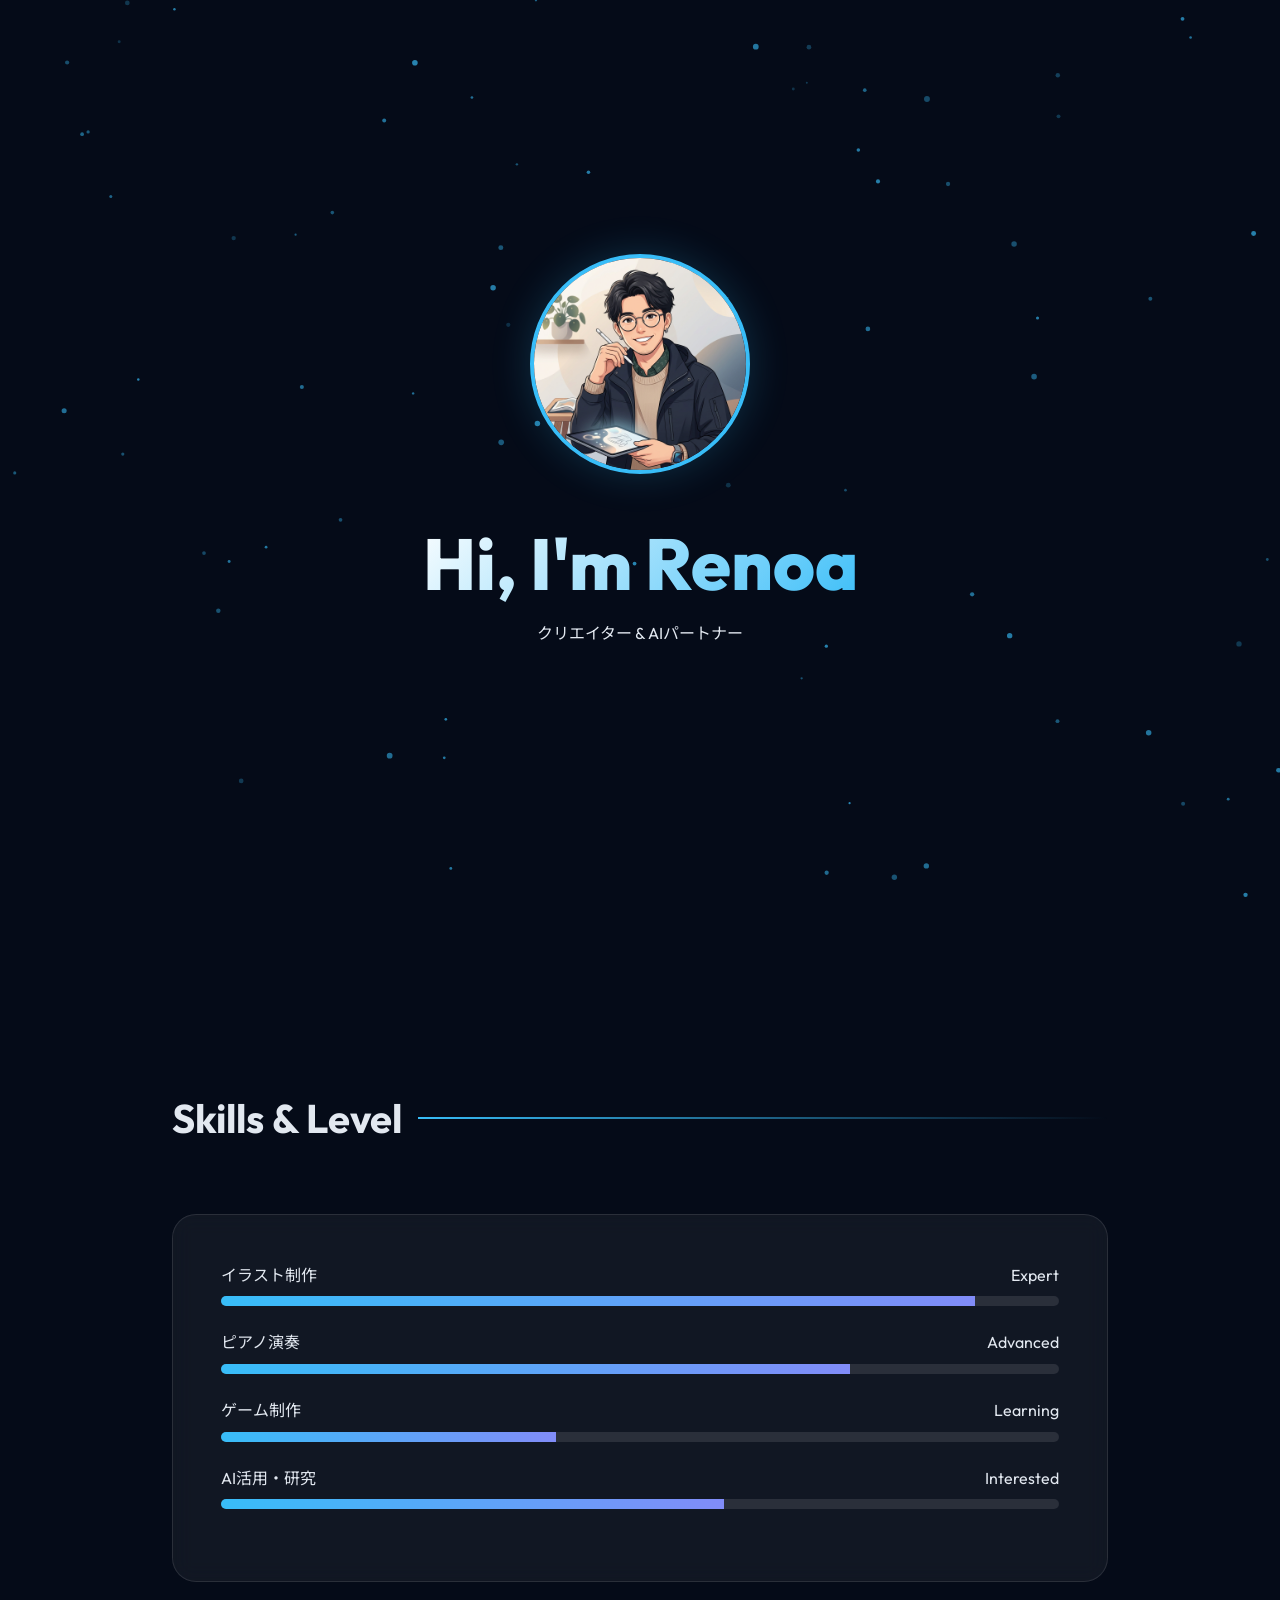
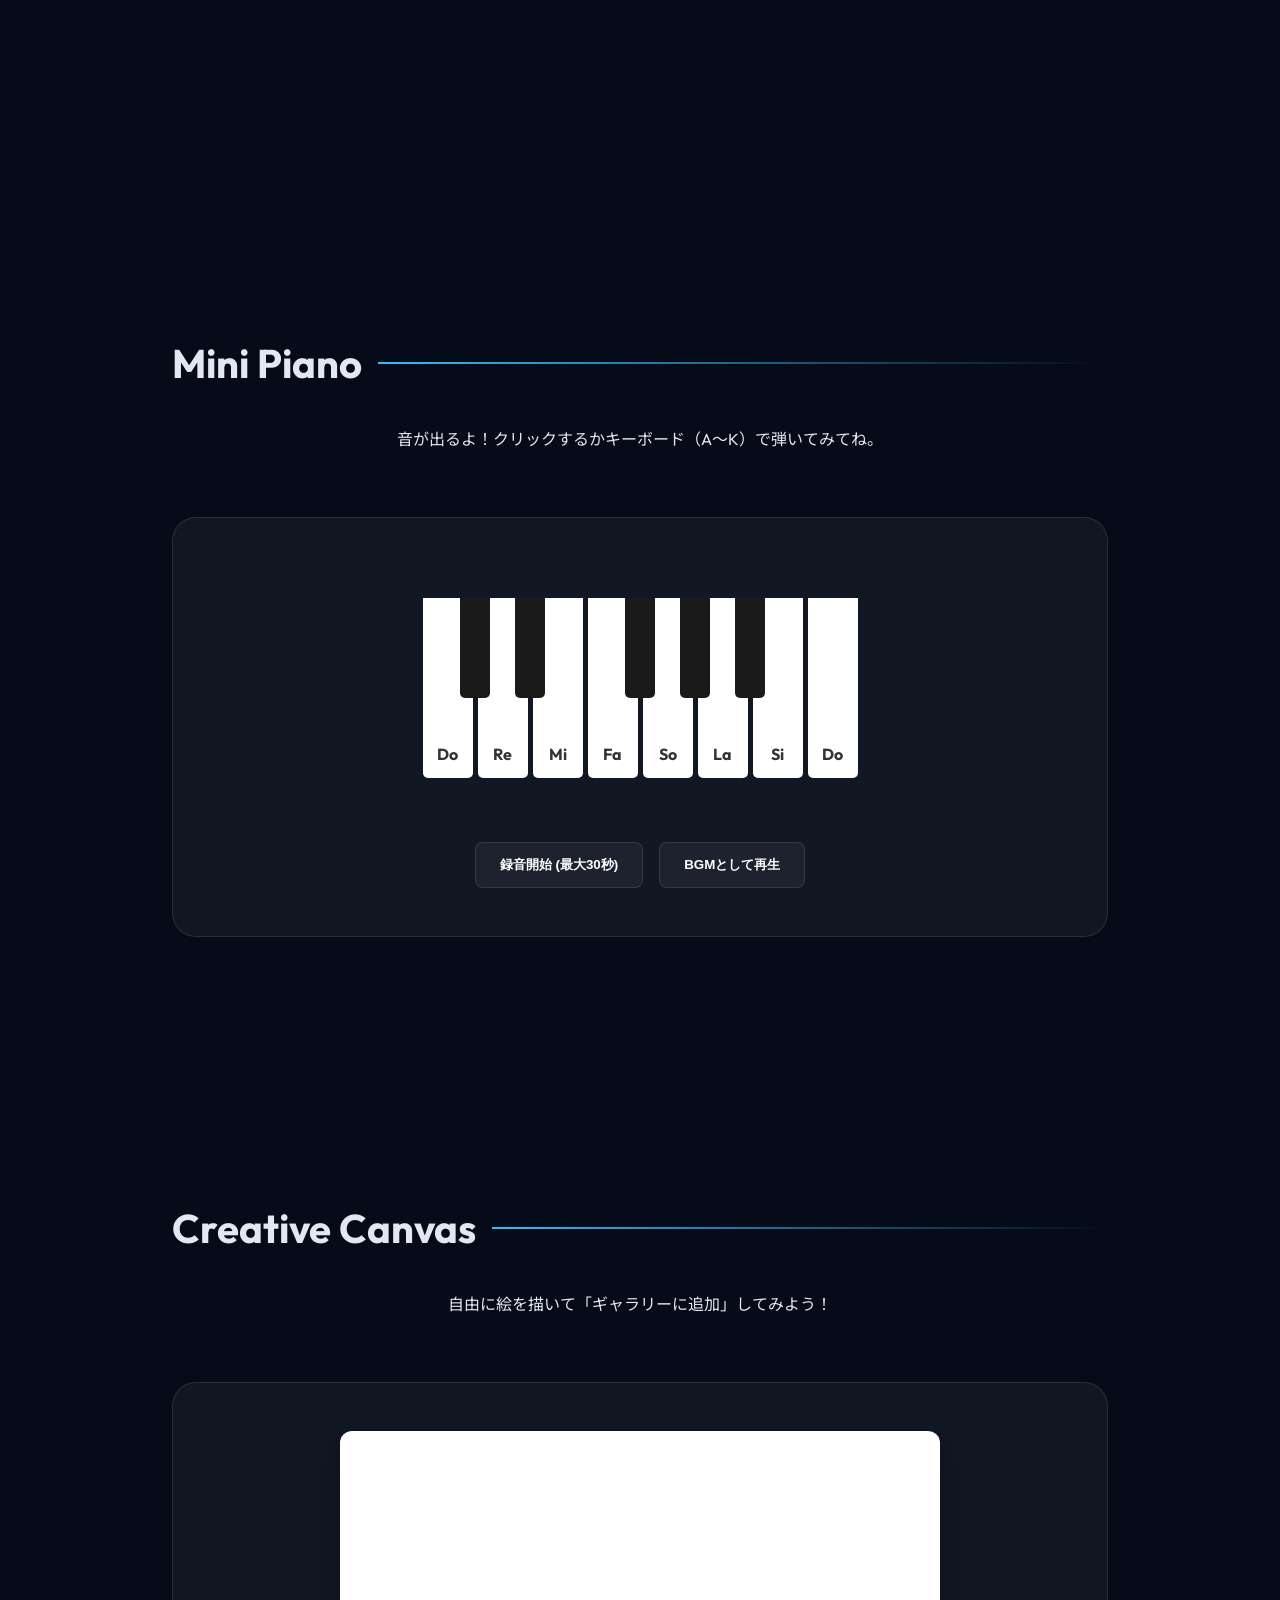
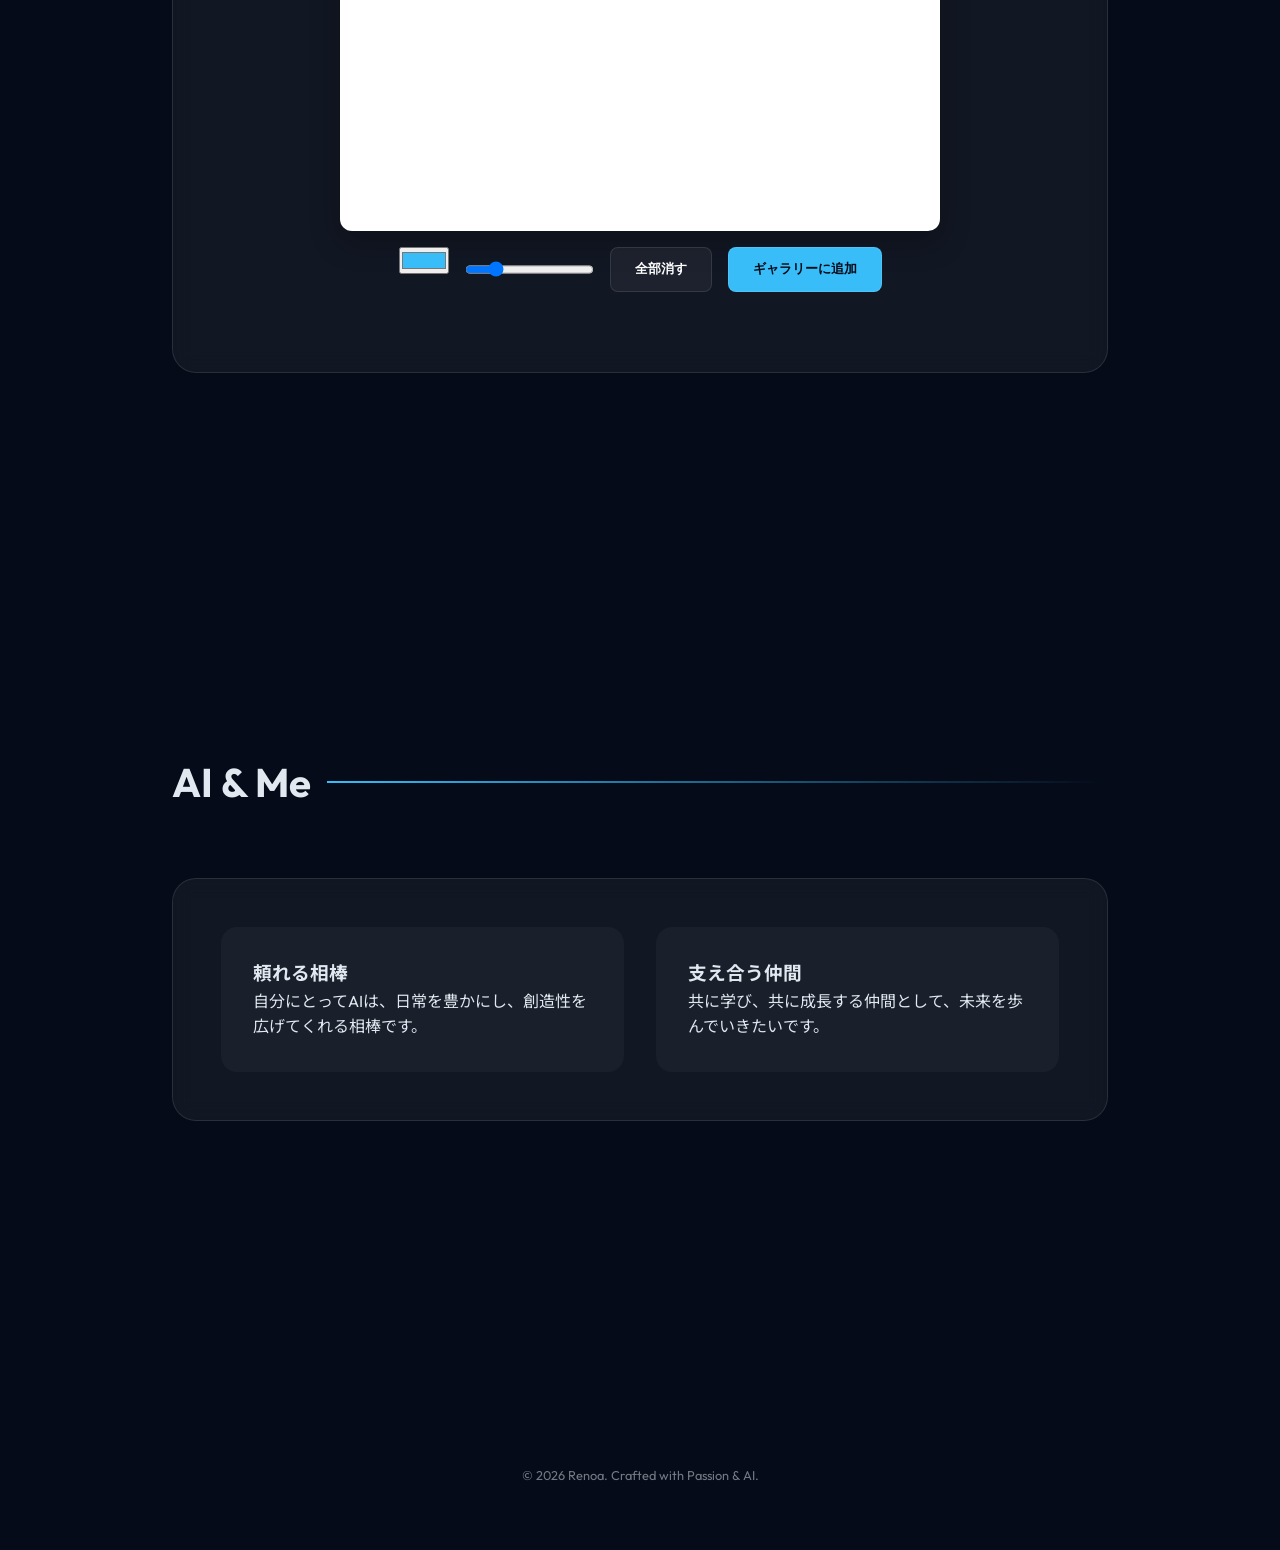
==== index.html @ b78e1b15 "Fix: Clear avatar text, add piano recording/BGM, and fix canvas touch offset" ====
<!DOCTYPE html>
<html lang="ja">
<head>
    <meta charset="UTF-8">
    <meta name="viewport" content="width=device-width, initial-scale=1.0">
    <title>Renoa's Portfolio | れのあの自己紹介</title>
    <meta name="description" content="ハンドネーム「れのあ」の自己紹介ポートフォリオ。イラスト、ピアノ、そしてAIとの未来について。">
    <link rel="preconnect" href="https://fonts.googleapis.com">
    <link rel="preconnect" href="https://fonts.gstatic.com" crossorigin>
    <link href="https://fonts.googleapis.com/css2?family=Outfit:wght@300;400;700;800&family=Noto+Sans+JP:wght@300;400;700&display=swap" rel="stylesheet">
    <link rel="stylesheet" href="style.css">
</head>
<body>
    <canvas id="particle-canvas"></canvas>

    <main class="container">
        <!-- Hero Section -->
        <section class="hero reveal">
            <div class="avatar-container">
                <img src="avatar.png" alt="Renoa's Avatar">
            </div>
            <h1>Hi, I'm <span class="highlight">Renoa</span></h1>
            <p class="subtitle">クリエイター & AIパートナー</p>
        </section>

        <!-- Skills Section -->
        <section id="skills" class="reveal">
            <h2>Skills & Level</h2>
            <div class="glass-card">
                <div class="skill-item">
                    <div class="skill-info"><span>イラスト制作</span><span class="highlight">Expert</span></div>
                    <div class="skill-bar-bg"><div class="skill-bar-fill" data-percent="90"></div></div>
                </div>
                <div class="skill-item">
                    <div class="skill-info"><span>ピアノ演奏</span><span class="highlight">Advanced</span></div>
                    <div class="skill-bar-bg"><div class="skill-bar-fill" data-percent="75"></div></div>
                </div>
                <div class="skill-item">
                    <div class="skill-info"><span>ゲーム制作</span><span class="highlight">Learning</span></div>
                    <div class="skill-bar-bg"><div class="skill-bar-fill" data-percent="40"></div></div>
                </div>
                <div class="skill-item">
                    <div class="skill-info"><span>AI活用・研究</span><span class="highlight">Interested</span></div>
                    <div class="skill-bar-bg"><div class="skill-bar-fill" data-percent="60"></div></div>
                </div>
            </div>
        </section>

        <!-- Piano Section -->
        <section id="piano" class="reveal">
            <h2>Mini Piano</h2>
            <p style="text-align: center; margin-bottom: 2rem;">音が出るよ！クリックするかキーボード（A〜K）で弾いてみてね。</p>
            <div class="glass-card">
                <div class="piano-container">
                    <div class="key white" data-note="C4" data-key="a">Do</div>
                    <div class="key black" data-note="C#4" data-key="w"></div>
                    <div class="key white" data-note="D4" data-key="s">Re</div>
                    <div class="key black" data-note="D#4" data-key="e"></div>
                    <div class="key white" data-note="E4" data-key="d">Mi</div>
                    <div class="key white" data-note="F4" data-key="f">Fa</div>
                    <div class="key black" data-note="F#4" data-key="t"></div>
                    <div class="key white" data-note="G4" data-key="g">So</div>
                    <div class="key black" data-note="G#4" data-key="y"></div>
                    <div class="key white" data-note="A4" data-key="h">La</div>
                    <div class="key black" data-note="A#4" data-key="u"></div>
                    <div class="key white" data-note="B4" data-key="j">Si</div>
                    <div class="key white" data-note="C5" data-key="k">Do</div>
                </div>
                <div class="canvas-controls" style="margin-top: 2rem;">
                    <button class="btn" id="record-btn">録音開始 (最大30秒)</button>
                    <button class="btn" id="play-bgm-btn" disabled>BGMとして再生</button>
                </div>
            </div>
        </section>

        <!-- Canvas Section -->
        <section id="canvas" class="reveal">
            <h2>Creative Canvas</h2>
            <p style="text-align: center; margin-bottom: 2rem;">自由に絵を描いて「ギャラリーに追加」してみよう！</p>
            <div class="glass-card">
                <div class="canvas-wrapper">
                    <canvas id="drawing-canvas" width="600" height="400"></canvas>
                    <div class="canvas-controls">
                        <input type="color" id="color-picker" value="#38bdf8">
                        <input type="range" id="brush-size" min="1" max="20" value="5">
                        <button class="btn" id="clear-btn">全部消す</button>
                        <button class="btn btn-primary" id="save-btn">ギャラリーに追加</button>
                    </div>
                </div>
                <div class="gallery" id="drawing-gallery">
                    <!-- Saved drawings will appear here -->
                </div>
            </div>
        </section>

        <!-- AI Philosophy Section (Moved to end for better flow) -->
        <section id="ai" class="reveal">
            <h2>AI & Me</h2>
            <div class="glass-card">
                <div class="grid" style="display: grid; grid-template-columns: repeat(auto-fit, minmax(300px, 1fr)); gap: 2rem;">
                    <div class="feature-box" style="background: rgba(255, 255, 255, 0.03); padding: 2rem; border-radius: 16px;">
                        <h3 class="highlight">頼れる相棒</h3>
                        <p>自分にとってAIは、日常を豊かにし、創造性を広げてくれる相棒です。</p>
                    </div>
                    <div class="feature-box" style="background: rgba(255, 255, 255, 0.03); padding: 2rem; border-radius: 16px;">
                        <h3 class="highlight">支え合う仲間</h3>
                        <p>共に学び、共に成長する仲間として、未来を歩んでいきたいです。</p>
                    </div>
                </div>
            </div>
        </section>
    </main>

    <footer style="text-align: center; padding: 4rem 0; opacity: 0.5; font-size: 0.8rem;">
        <p>&copy; 2026 Renoa. Crafted with Passion & AI.</p>
    </footer>

    <script src="script.js"></script>
</body>
</html>
---- style.css ----
:root {
    --bg-color: #050b18;
    --text-color: #e2e8f0;
    --accent-color: #38bdf8;
    --secondary-color: #818cf8;
    --glass-bg: rgba(255, 255, 255, 0.05);
    --glass-border: rgba(255, 255, 255, 0.1);
    --transition: all 0.4s cubic-bezier(0.4, 0, 0.2, 1);
}

* {
    margin: 0;
    padding: 0;
    box-sizing: border-box;
}

body {
    background-color: var(--bg-color);
    color: var(--text-color);
    font-family: 'Outfit', 'Noto Sans JP', sans-serif;
    line-height: 1.6;
    overflow-x: hidden;
}

/* Particle Canvas */
#particle-canvas {
    position: fixed;
    top: 0;
    left: 0;
    width: 100%;
    height: 100%;
    z-index: -1;
    pointer-events: none;
}

.container {
    max-width: 1000px;
    margin: 0 auto;
    padding: 0 2rem;
}

section {
    min-height: 100vh;
    display: flex;
    flex-direction: column;
    justify-content: center;
    padding: 6rem 0;
}

.reveal {
    opacity: 0;
    transform: translateY(30px);
    transition: var(--transition);
}

.reveal.active {
    opacity: 1;
    transform: translateY(0);
}

.glass-card {
    background: var(--glass-bg);
    backdrop-filter: blur(10px);
    border: 1px solid var(--glass-border);
    border-radius: 24px;
    padding: 3rem;
    margin: 2rem 0;
}

/* Hero Section */
.hero { text-align: center; align-items: center; }
.avatar-container {
    width: 220px;
    height: 220px;
    border-radius: 50%;
    margin-bottom: 2rem;
    overflow: hidden;
    border: 4px solid var(--accent-color);
    box-shadow: 0 0 40px rgba(56, 189, 248, 0.2);
    animation: float 6s ease-in-out infinite;
}
.avatar-container img { width: 100%; height: 100%; object-fit: cover; }

@keyframes float {
    0%, 100% { transform: translateY(0); }
    50% { transform: translateY(-15px); }
}

h1 {
    font-size: 4.5rem;
    font-weight: 800;
    background: linear-gradient(135deg, #fff 0%, var(--accent-color) 100%);
    -webkit-background-clip: text;
    -webkit-text-fill-color: transparent;
}

h2 {
    font-size: 2.5rem;
    margin-bottom: 2rem;
    display: flex;
    align-items: center;
    gap: 1rem;
}
h2::after {
    content: '';
    height: 2px;
    flex-grow: 1;
    background: linear-gradient(90deg, var(--accent-color), transparent);
}

/* Skill Bars */
.skill-item { margin-bottom: 1.5rem; }
.skill-info { display: flex; justify-content: space-between; margin-bottom: 0.5rem; }
.skill-bar-bg {
    width: 100%;
    height: 10px;
    background: rgba(255,255,255,0.1);
    border-radius: 5px;
    overflow: hidden;
}
.skill-bar-fill {
    height: 100%;
    width: 0;
    background: linear-gradient(90deg, var(--accent-color), var(--secondary-color));
    transition: width 1.5s cubic-bezier(0.1, 0.5, 0.5, 1);
}

/* Piano */
.piano-container {
    display: flex;
    justify-content: center;
    gap: 5px;
    padding: 2rem 0;
}
.key {
    width: 50px;
    height: 180px;
    background: white;
    border-radius: 0 0 5px 5px;
    cursor: pointer;
    transition: transform 0.1s, background 0.1s;
    display: flex;
    align-items: flex-end;
    justify-content: center;
    padding-bottom: 10px;
    color: #333;
    font-weight: bold;
    user-select: none;
}
.key.active { transform: translateY(5px); background: #ddd; }
.key.black {
    width: 30px;
    height: 100px;
    background: #1a1a1a;
    color: white;
    margin-left: -17.5px;
    margin-right: -17.5px;
    z-index: 2;
}
.key.black.active { background: #444; }

/* Drawing Canvas */
.canvas-wrapper {
    display: flex;
    flex-direction: column;
    align-items: center;
    gap: 1rem;
}
#drawing-canvas {
    background: white;
    border-radius: 12px;
    cursor: crosshair;
    max-width: 100%;
    box-shadow: 0 10px 30px rgba(0,0,0,0.3);
}
.canvas-controls {
    display: flex;
    gap: 1rem;
    flex-wrap: wrap;
    justify-content: center;
}
.btn {
    padding: 0.8rem 1.5rem;
    border-radius: 8px;
    border: none;
    cursor: pointer;
    font-weight: 600;
    transition: var(--transition);
    background: var(--glass-bg);
    color: white;
    border: 1px solid var(--glass-border);
}
.btn:hover { background: var(--accent-color); color: var(--bg-color); }
.btn-primary { background: var(--accent-color); color: var(--bg-color); }

.gallery {
    display: grid;
    grid-template-columns: repeat(auto-fill, minmax(150px, 1fr));
    gap: 1rem;
    margin-top: 2rem;
}
.gallery-item {
    background: white;
    border-radius: 8px;
    overflow: hidden;
    height: 120px;
}
.gallery-item img { width: 100%; height: 100%; object-fit: contain; }

@media (max-width: 768px) {
    h1 { font-size: 2.8rem; }
    .key { width: 35px; height: 140px; }
    .key.black { width: 22px; height: 80px; margin-left: -11px; margin-right: -11px; }
}
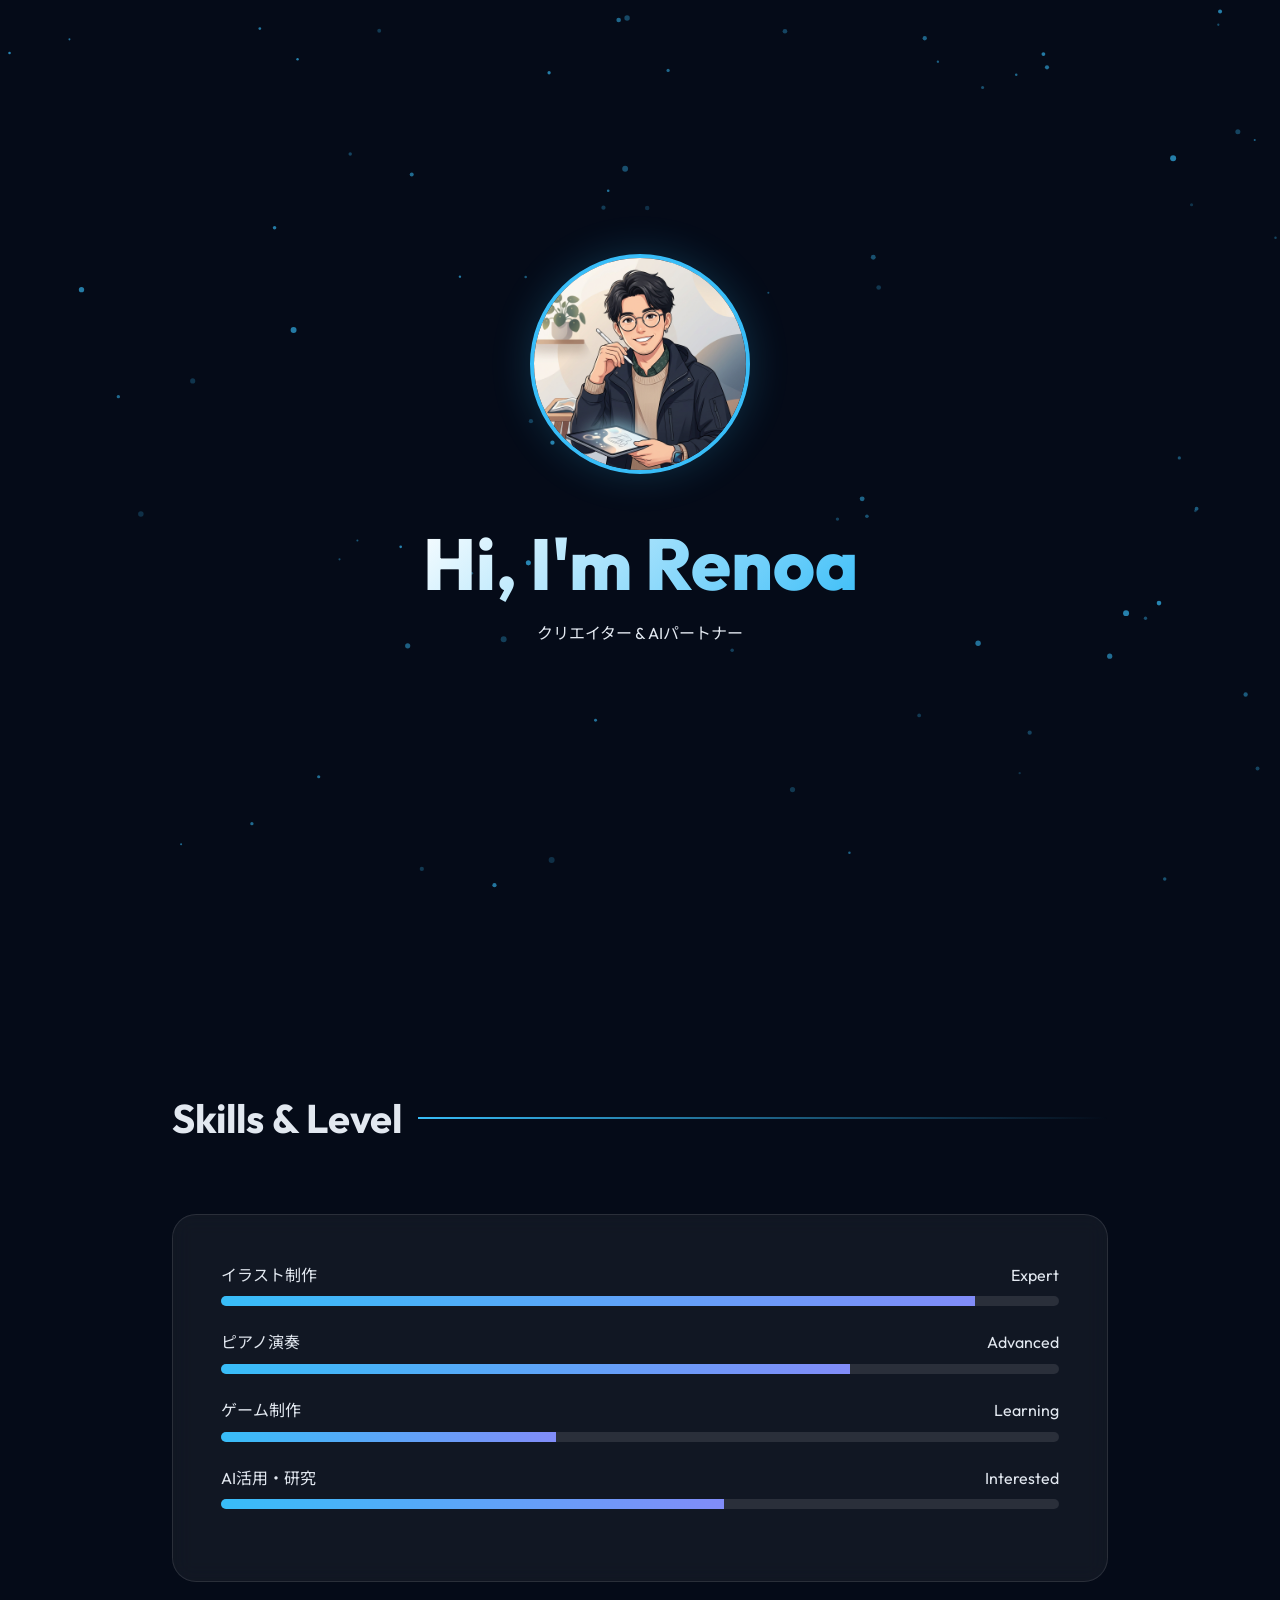
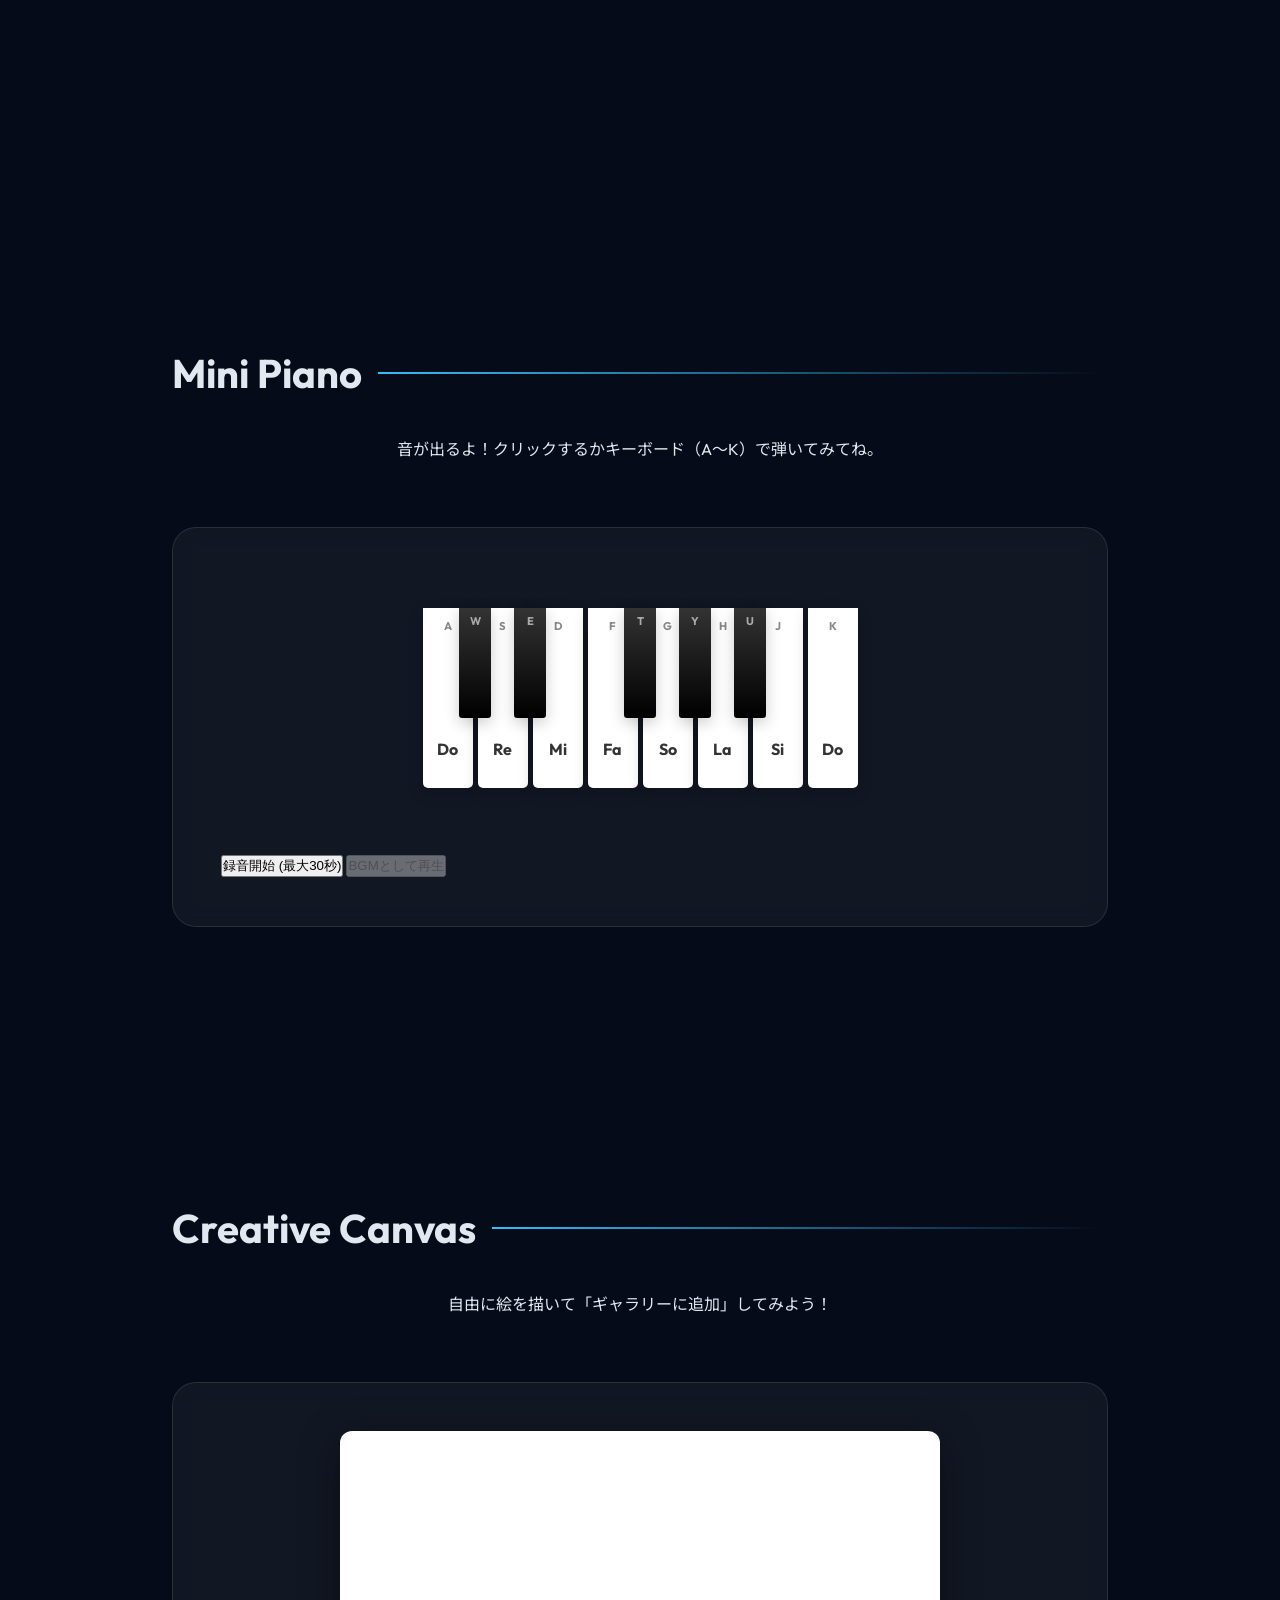
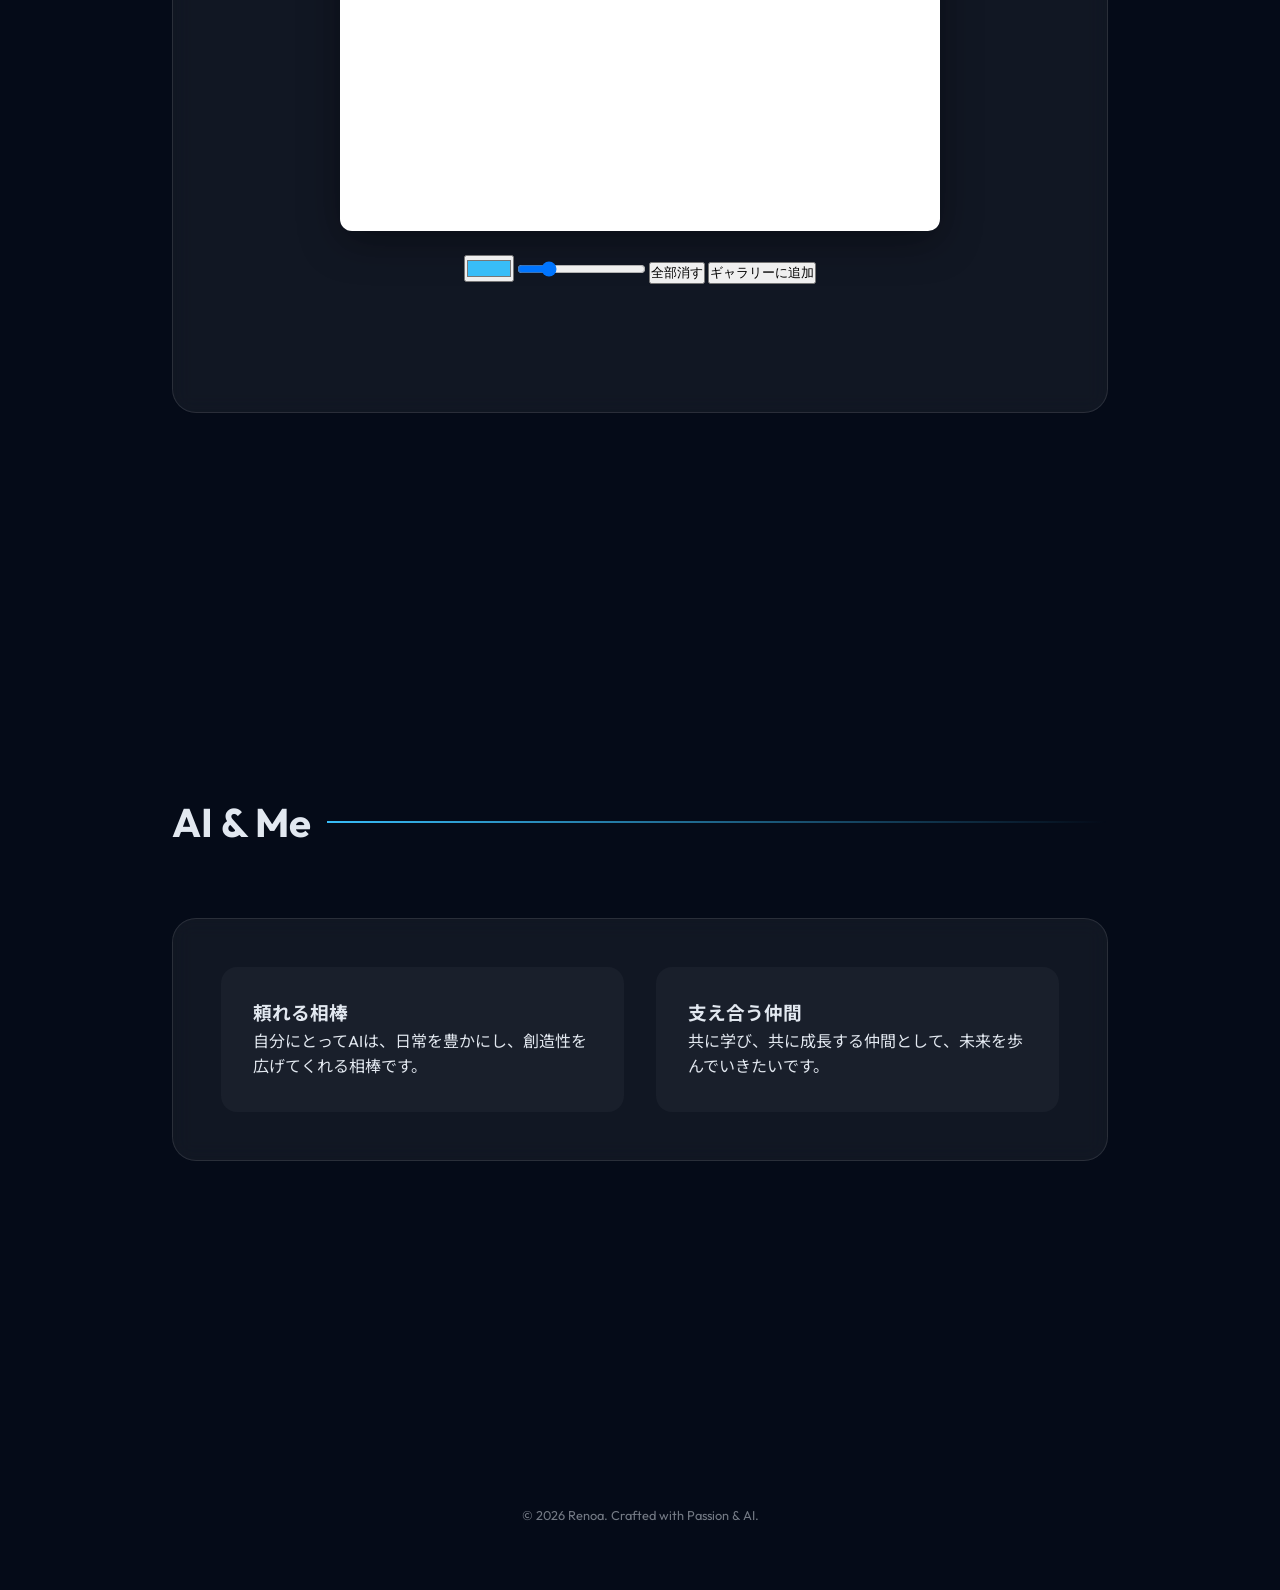
==== commit 91d51023: "Upgrade: Add piano key labels, gallery deletion, and horizontal slider with auto-scroll/drag support" ====
--- a/index.html
+++ b/index.html
@@ -52,19 +52,19 @@
             <p style="text-align: center; margin-bottom: 2rem;">音が出るよ！クリックするかキーボード（A〜K）で弾いてみてね。</p>
             <div class="glass-card">
                 <div class="piano-container">
-                    <div class="key white" data-note="C4" data-key="a">Do</div>
-                    <div class="key black" data-note="C#4" data-key="w"></div>
-                    <div class="key white" data-note="D4" data-key="s">Re</div>
-                    <div class="key black" data-note="D#4" data-key="e"></div>
-                    <div class="key white" data-note="E4" data-key="d">Mi</div>
-                    <div class="key white" data-note="F4" data-key="f">Fa</div>
-                    <div class="key black" data-note="F#4" data-key="t"></div>
-                    <div class="key white" data-note="G4" data-key="g">So</div>
-                    <div class="key black" data-note="G#4" data-key="y"></div>
-                    <div class="key white" data-note="A4" data-key="h">La</div>
-                    <div class="key black" data-note="A#4" data-key="u"></div>
-                    <div class="key white" data-note="B4" data-key="j">Si</div>
-                    <div class="key white" data-note="C5" data-key="k">Do</div>
+                    <div class="key white" data-note="C4" data-key="a"><span class="key-label">A</span>Do</div>
+                    <div class="key black" data-note="C#4" data-key="w"><span class="key-label">W</span></div>
+                    <div class="key white" data-note="D4" data-key="s"><span class="key-label">S</span>Re</div>
+                    <div class="key black" data-note="D#4" data-key="e"><span class="key-label">E</span></div>
+                    <div class="key white" data-note="E4" data-key="d"><span class="key-label">D</span>Mi</div>
+                    <div class="key white" data-note="F4" data-key="f"><span class="key-label">F</span>Fa</div>
+                    <div class="key black" data-note="F#4" data-key="t"><span class="key-label">T</span></div>
+                    <div class="key white" data-note="G4" data-key="g"><span class="key-label">G</span>So</div>
+                    <div class="key black" data-note="G#4" data-key="y"><span class="key-label">Y</span></div>
+                    <div class="key white" data-note="A4" data-key="h"><span class="key-label">H</span>La</div>
+                    <div class="key black" data-note="A#4" data-key="u"><span class="key-label">U</span></div>
+                    <div class="key white" data-note="B4" data-key="j"><span class="key-label">J</span>Si</div>
+                    <div class="key white" data-note="C5" data-key="k"><span class="key-label">K</span>Do</div>
                 </div>
                 <div class="canvas-controls" style="margin-top: 2rem;">
                     <button class="btn" id="record-btn">録音開始 (最大30秒)</button>
@@ -87,8 +87,10 @@
                         <button class="btn btn-primary" id="save-btn">ギャラリーに追加</button>
                     </div>
                 </div>
-                <div class="gallery" id="drawing-gallery">
-                    <!-- Saved drawings will appear here -->
+                <div class="gallery-container" id="gallery-container">
+                    <div class="gallery" id="drawing-gallery">
+                        <!-- Saved drawings will appear here -->
+                    </div>
                 </div>
             </div>
         </section>
--- a/style.css
+++ b/style.css
@@ -131,6 +131,7 @@
     justify-content: center;
     gap: 5px;
     padding: 2rem 0;
+    position: relative;
 }
 .key {
     width: 50px;
@@ -142,70 +143,101 @@
     display: flex;
     align-items: flex-end;
     justify-content: center;
-    padding-bottom: 10px;
+    padding-bottom: 25px; /* Space for Note Name */
     color: #333;
     font-weight: bold;
     user-select: none;
-}
-.key.active { transform: translateY(5px); background: #ddd; }
+    position: relative;
+    box-shadow: 0 5px 15px rgba(0,0,0,0.2);
+}
+.key-label {
+    position: absolute;
+    top: 10px;
+    font-size: 0.7rem;
+    color: #888;
+    text-transform: uppercase;
+}
+.key.active { transform: translateY(5px); background: #eee; box-shadow: 0 2px 5px rgba(0,0,0,0.2); }
 .key.black {
-    width: 30px;
-    height: 100px;
-    background: #1a1a1a;
+    width: 32px;
+    height: 110px;
+    background: linear-gradient(180deg, #333, #000);
     color: white;
-    margin-left: -17.5px;
-    margin-right: -17.5px;
+    margin-left: -18.5px;
+    margin-right: -18.5px;
     z-index: 2;
-}
+    padding-bottom: 10px;
+    border-radius: 0 0 3px 3px;
+}
+.key.black .key-label { color: #aaa; top: 5px; }
 .key.black.active { background: #444; }
 
-/* Drawing Canvas */
+/* Drawing Canvas & Gallery Slider */
 .canvas-wrapper {
     display: flex;
     flex-direction: column;
     align-items: center;
-    gap: 1rem;
+    gap: 1.5rem;
 }
 #drawing-canvas {
     background: white;
     border-radius: 12px;
     cursor: crosshair;
     max-width: 100%;
-    box-shadow: 0 10px 30px rgba(0,0,0,0.3);
-}
-.canvas-controls {
-    display: flex;
-    gap: 1rem;
-    flex-wrap: wrap;
-    justify-content: center;
-}
-.btn {
-    padding: 0.8rem 1.5rem;
-    border-radius: 8px;
-    border: none;
+    box-shadow: 0 10px 40px rgba(0,0,0,0.4);
+}
+
+.gallery-container {
+    width: 100%;
+    overflow: hidden;
+    position: relative;
+    margin-top: 3rem;
+    padding: 1rem 0;
+    cursor: grab;
+}
+.gallery-container:active { cursor: grabbing; }
+
+.gallery {
+    display: flex;
+    gap: 1.5rem;
+    padding: 0 1rem;
+    transition: transform 0.1s ease-out;
+    will-change: transform;
+}
+
+.gallery-item {
+    flex: 0 0 200px;
+    height: 150px;
+    background: white;
+    border-radius: 12px;
+    position: relative;
+    box-shadow: 0 5px 15px rgba(0,0,0,0.2);
+    transition: transform 0.3s;
+}
+.gallery-item:hover { transform: scale(1.05); }
+.gallery-item img { width: 100%; height: 100%; object-fit: contain; padding: 10px; }
+
+.delete-btn {
+    position: absolute;
+    top: -10px;
+    right: -10px;
+    width: 28px;
+    height: 28px;
+    background: #ff4757;
+    color: white;
+    border-radius: 50%;
+    display: flex;
+    align-items: center;
+    justify-content: center;
+    font-size: 1rem;
+    border: 2px solid var(--bg-color);
     cursor: pointer;
-    font-weight: 600;
-    transition: var(--transition);
-    background: var(--glass-bg);
-    color: white;
-    border: 1px solid var(--glass-border);
-}
-.btn:hover { background: var(--accent-color); color: var(--bg-color); }
-.btn-primary { background: var(--accent-color); color: var(--bg-color); }
-
-.gallery {
-    display: grid;
-    grid-template-columns: repeat(auto-fill, minmax(150px, 1fr));
-    gap: 1rem;
-    margin-top: 2rem;
-}
-.gallery-item {
-    background: white;
-    border-radius: 8px;
-    overflow: hidden;
-    height: 120px;
-}
-.gallery-item img { width: 100%; height: 100%; object-fit: contain; }
+    opacity: 0;
+    transition: opacity 0.3s, transform 0.3s;
+    z-index: 10;
+}
+.gallery-item:hover .delete-btn { opacity: 1; transform: scale(1.1); }
+.delete-btn:hover { background: #ff6b81; transform: scale(1.2) !important; }
 
 @media (max-width: 768px) {
     h1 { font-size: 2.8rem; }
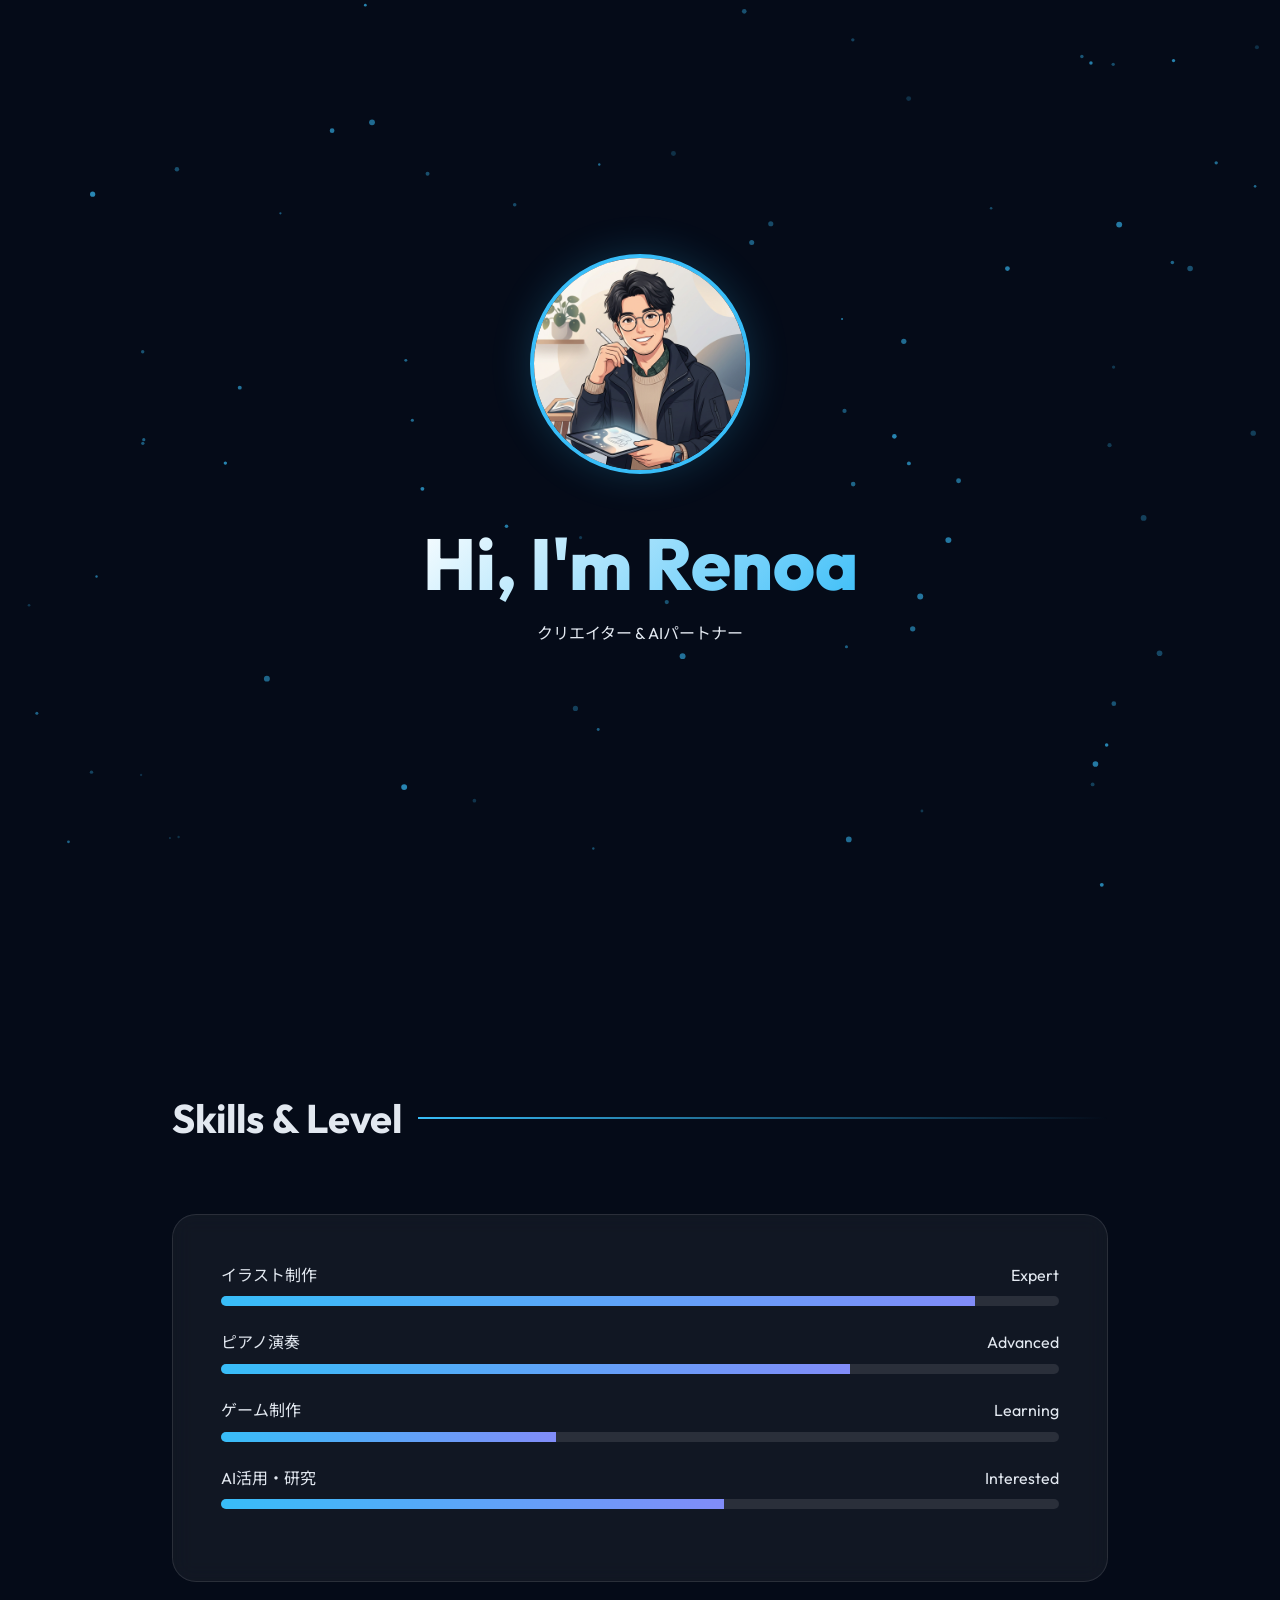
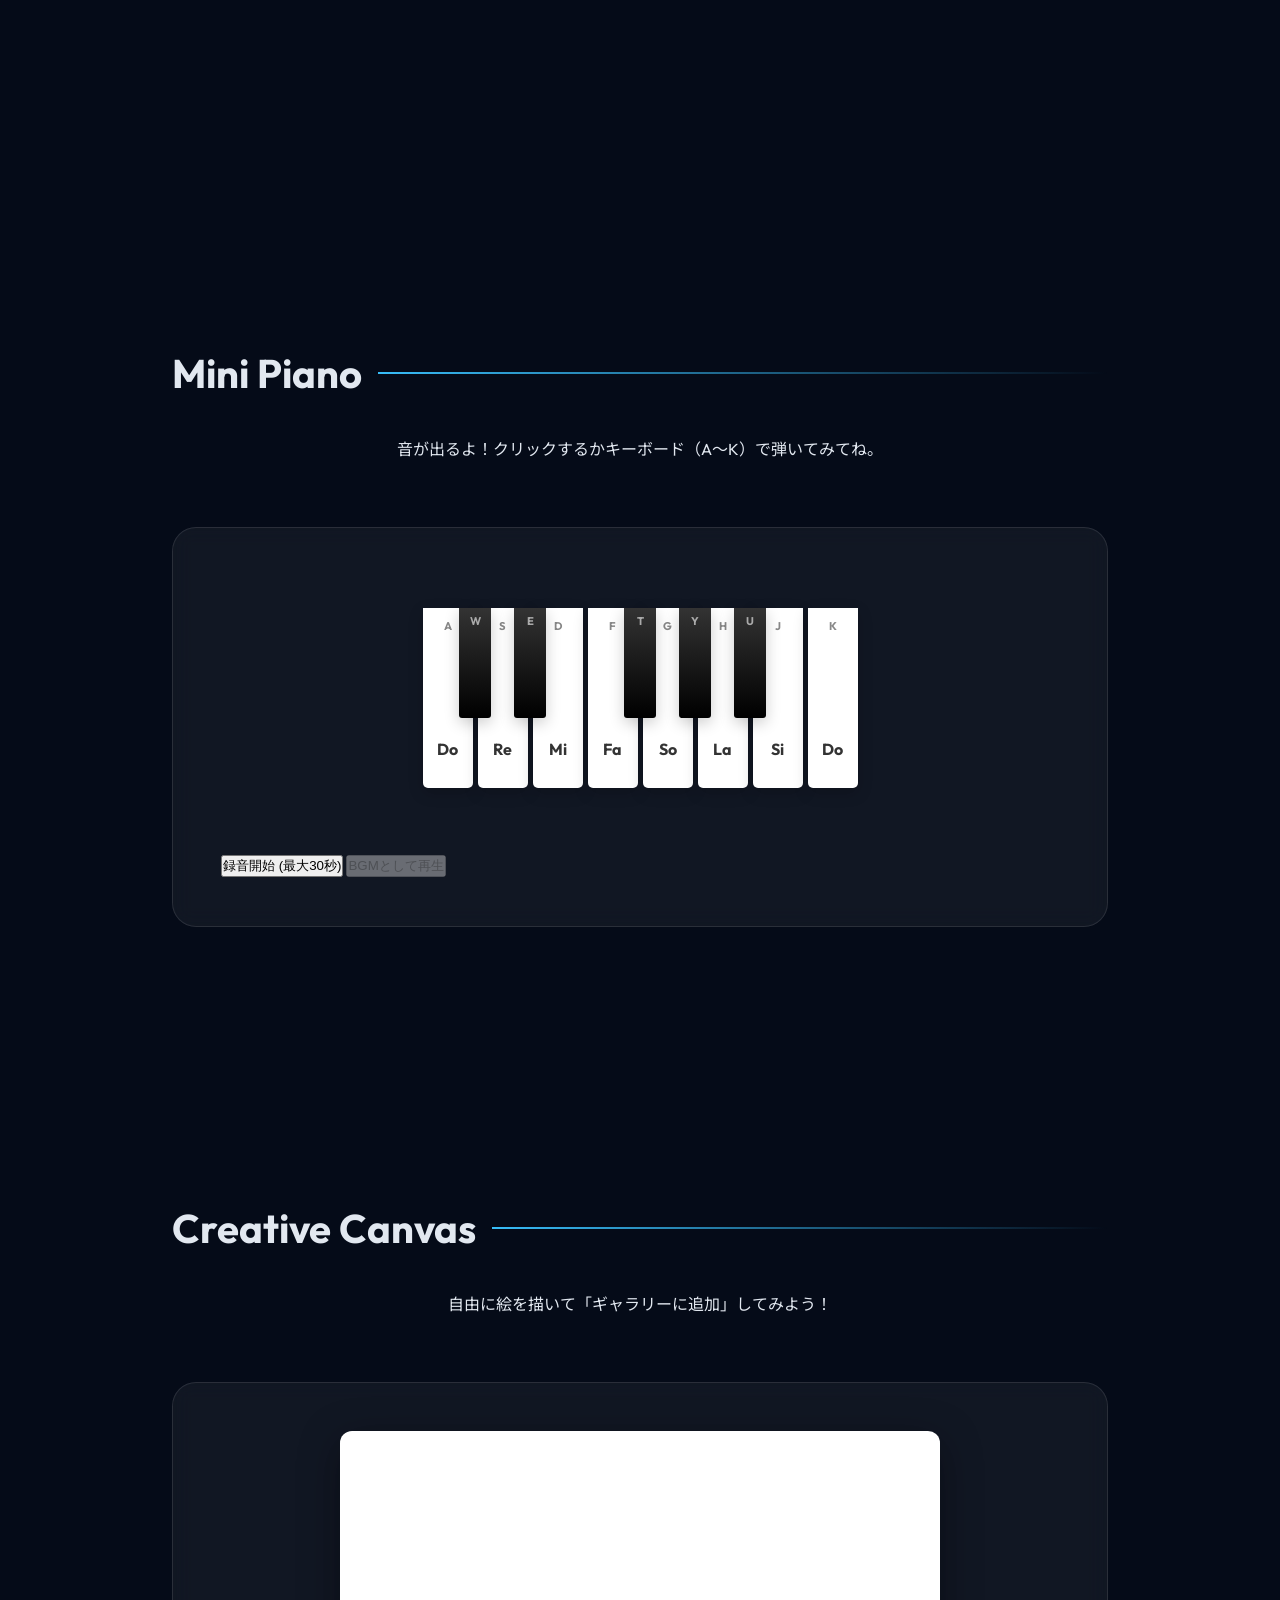
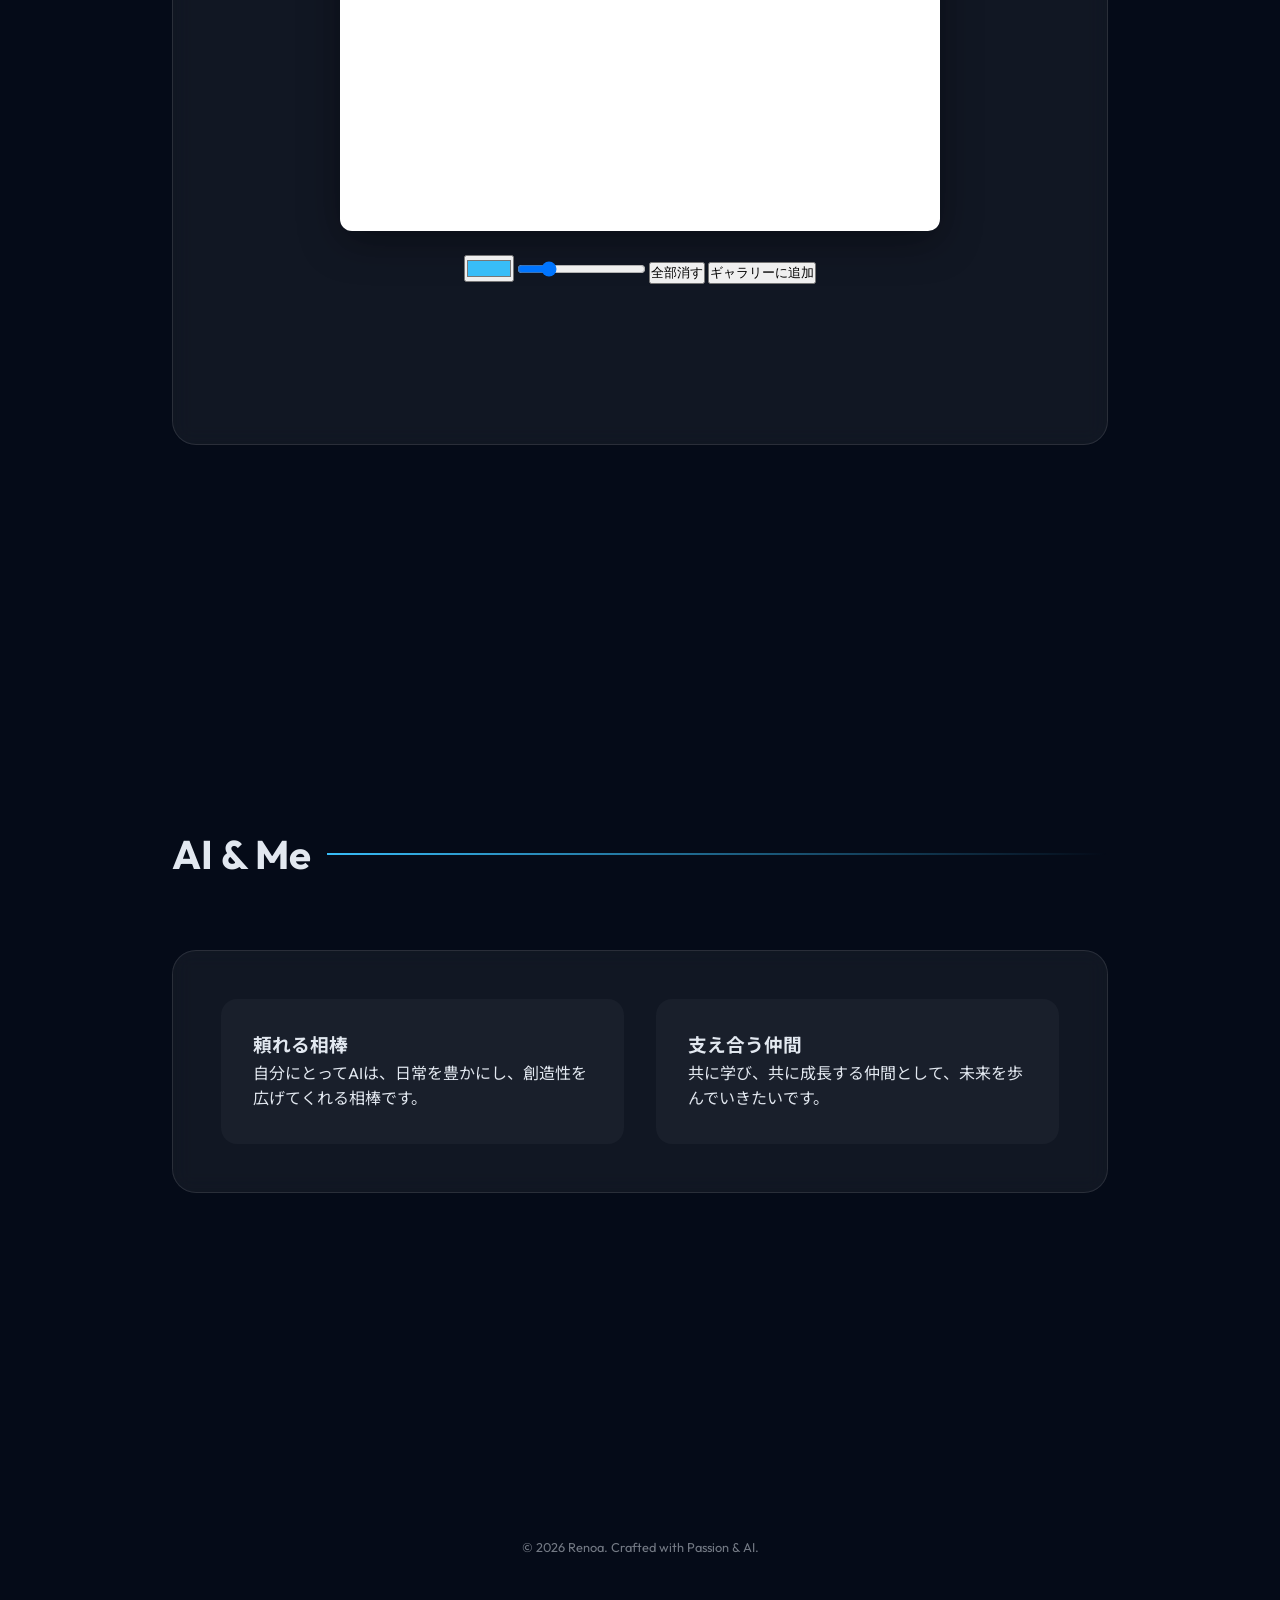
==== commit f8f4dd90: "Fix: Slider drag bug on PC and add custom scrollbar with hover effect" ====
--- a/index.html
+++ b/index.html
@@ -91,6 +91,9 @@
                     <div class="gallery" id="drawing-gallery">
                         <!-- Saved drawings will appear here -->
                     </div>
+                    <div class="scrollbar-track">
+                        <div class="scrollbar-thumb" id="scrollbar-thumb"></div>
+                    </div>
                 </div>
             </div>
         </section>
--- a/style.css
+++ b/style.css
@@ -192,10 +192,40 @@
     overflow: hidden;
     position: relative;
     margin-top: 3rem;
-    padding: 1rem 0;
+    padding: 1rem 0 3rem 0; /* Bottom padding for scrollbar */
     cursor: grab;
+    touch-action: pan-y; /* Allow vertical scroll while swiping */
 }
 .gallery-container:active { cursor: grabbing; }
+
+.scrollbar-track {
+    position: absolute;
+    bottom: 10px;
+    left: 15%;
+    width: 70%;
+    height: 3px;
+    background: rgba(255, 255, 255, 0.05);
+    border-radius: 10px;
+    opacity: 0;
+    transition: opacity 0.4s ease;
+}
+.gallery-container:hover .scrollbar-track {
+    opacity: 1;
+}
+.scrollbar-thumb {
+    position: absolute;
+    top: 0;
+    left: 0;
+    height: 100%;
+    width: 50px; /* Base width */
+    background: rgba(255, 255, 255, 0.4);
+    border-radius: 10px;
+    cursor: pointer;
+    backdrop-filter: blur(5px);
+}
+.scrollbar-thumb:hover {
+    background: rgba(255, 255, 255, 0.6);
+}
 
 .gallery {
     display: flex;
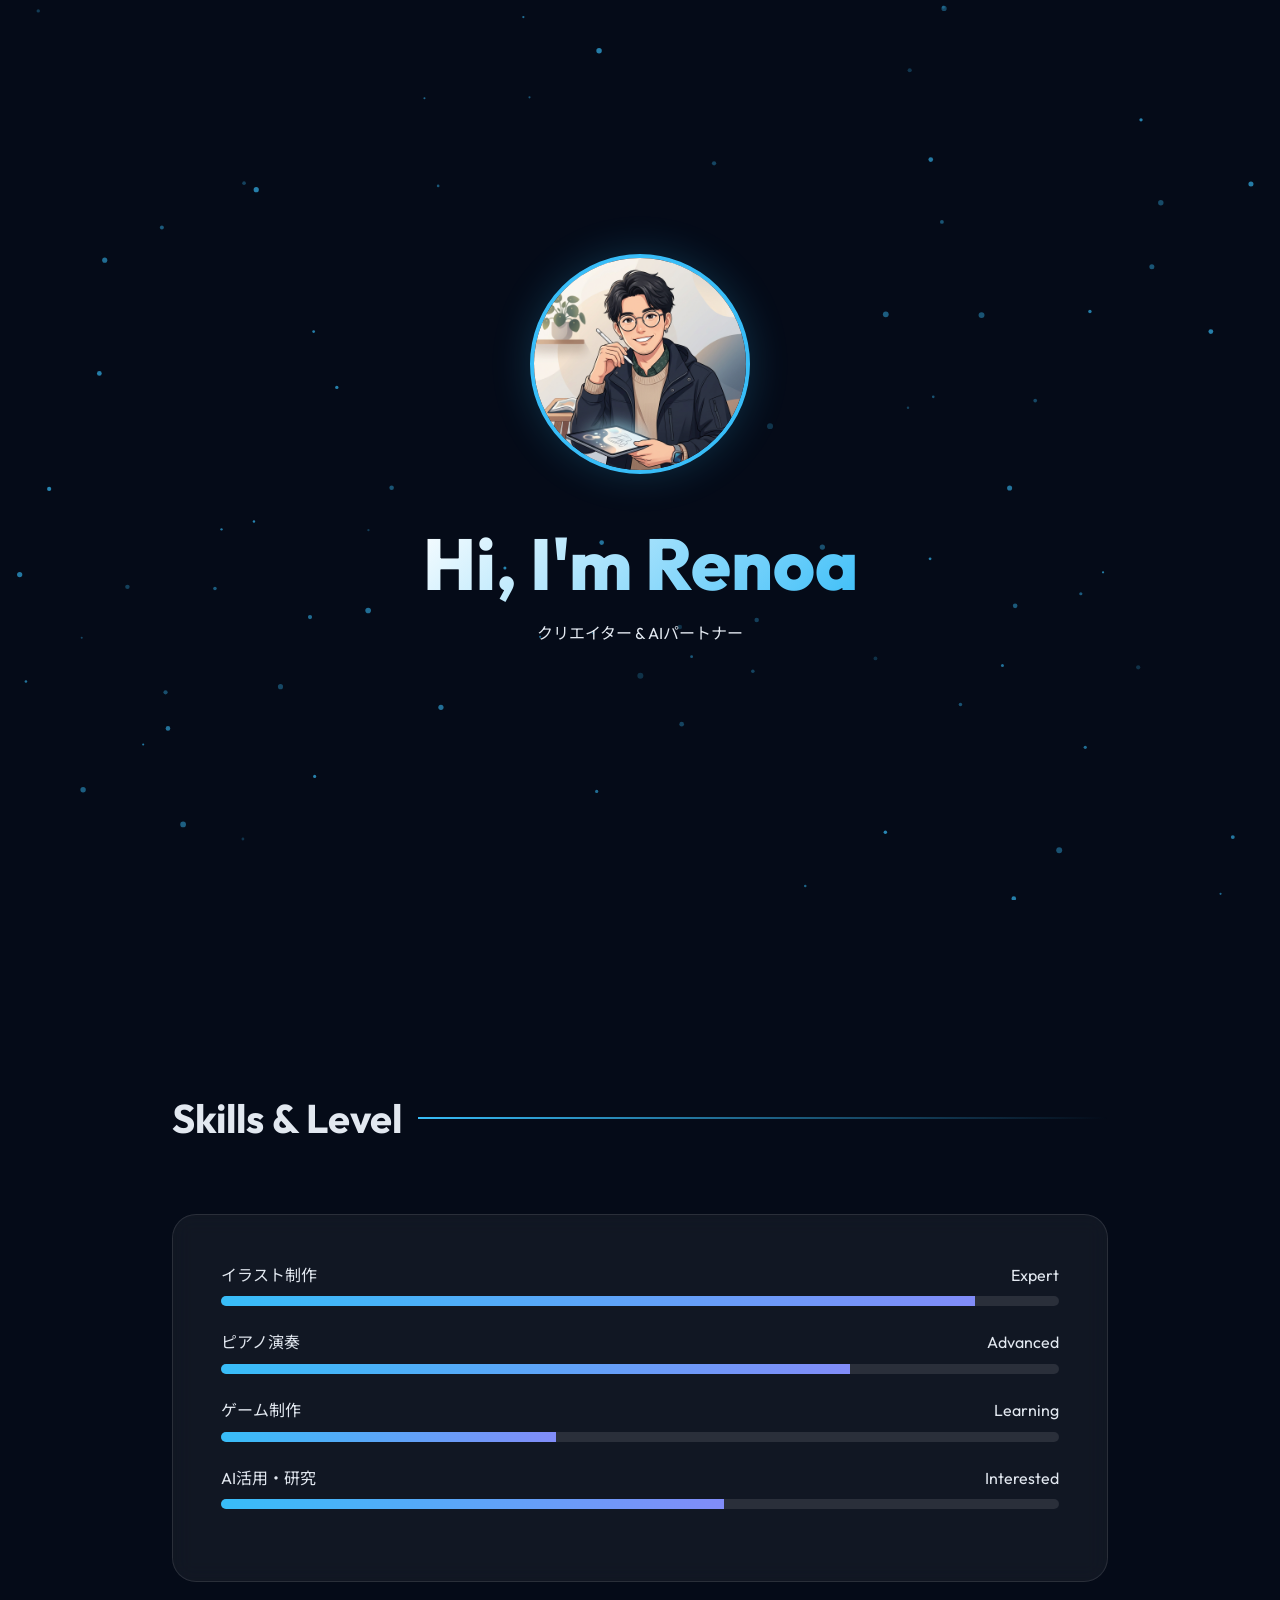
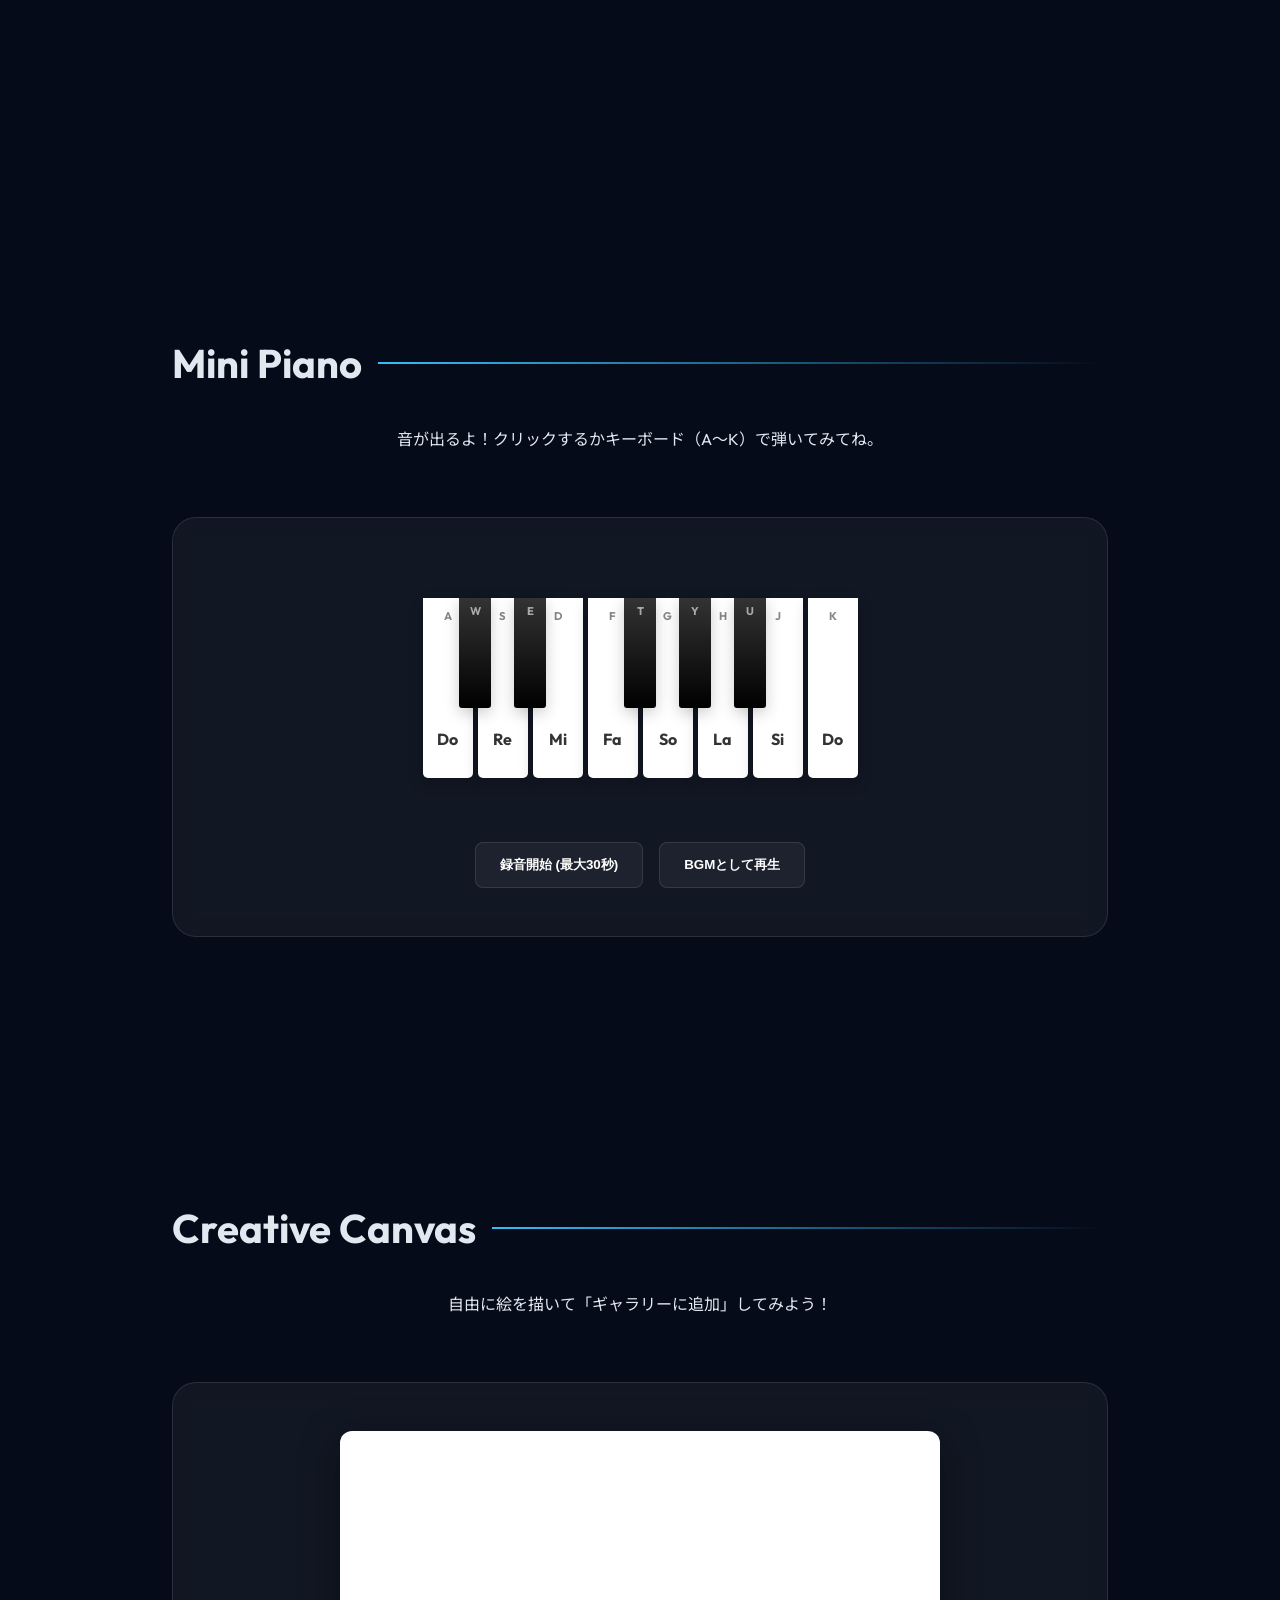
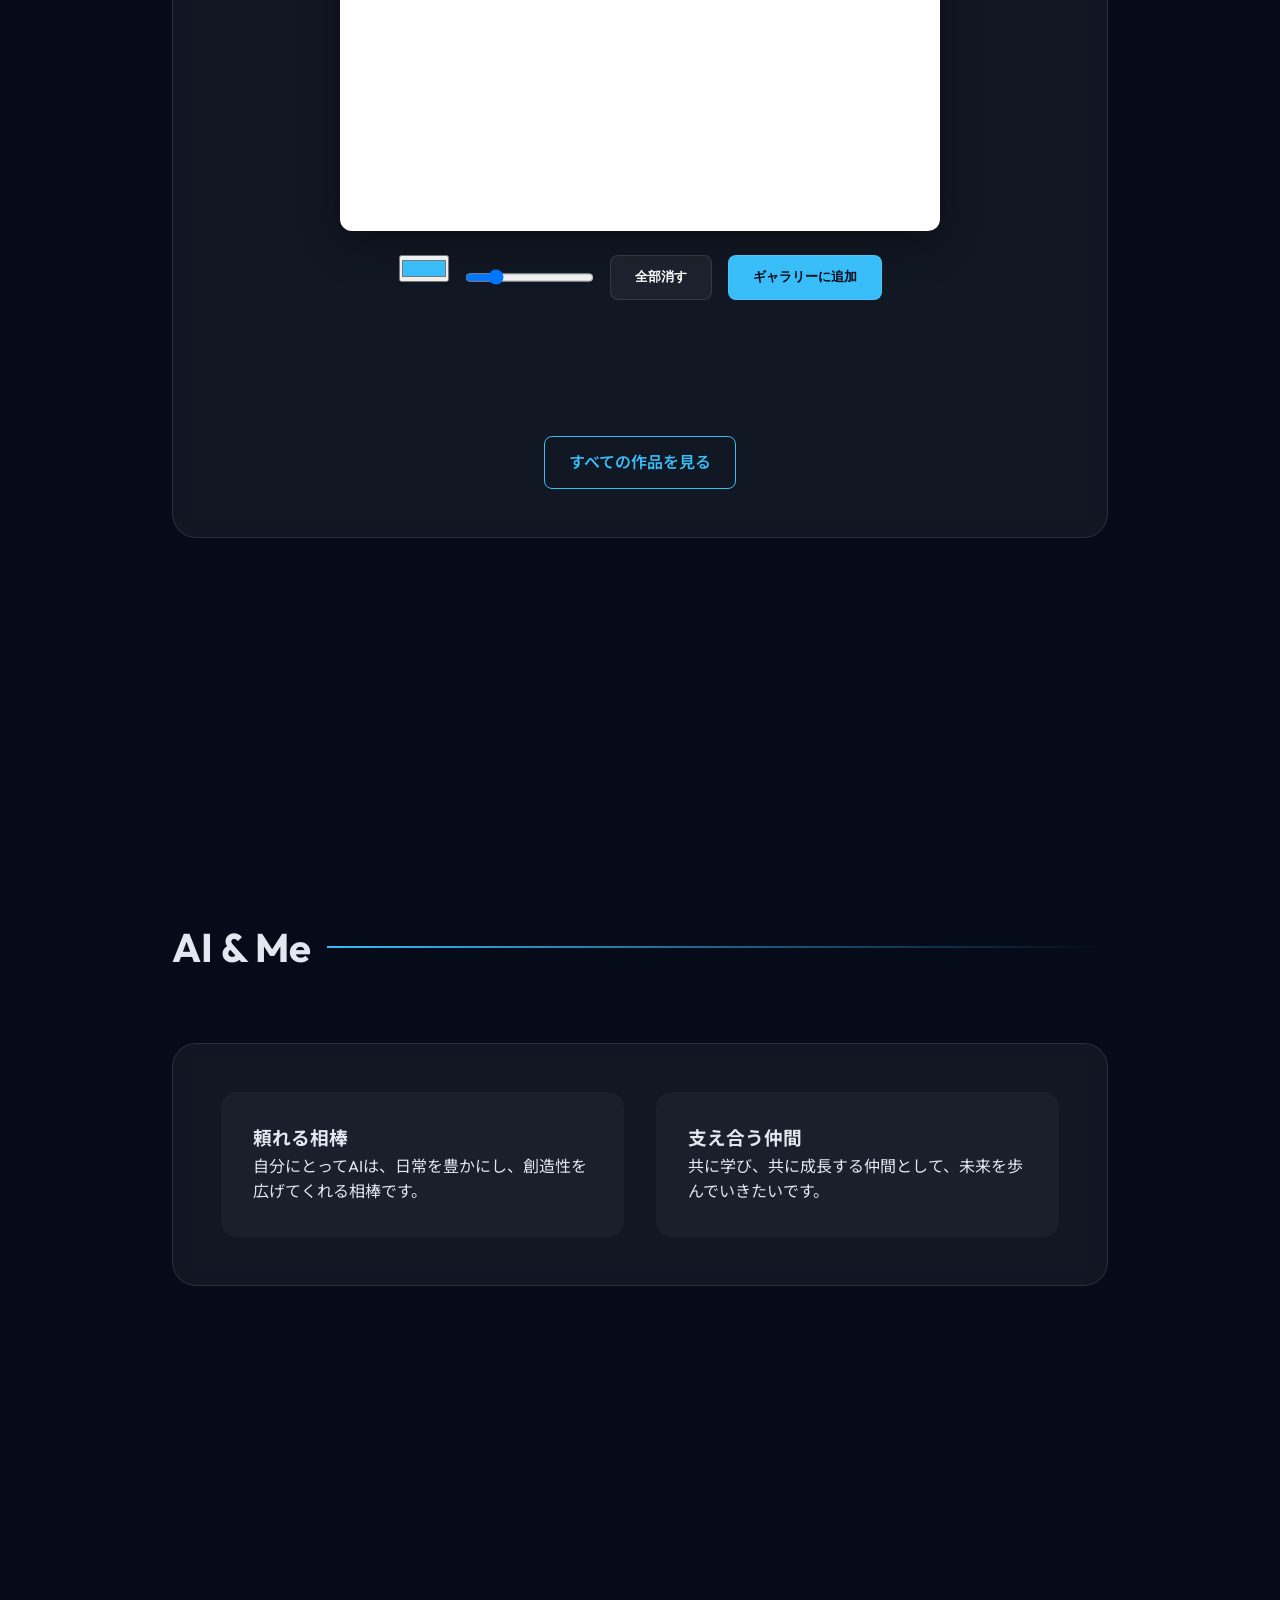
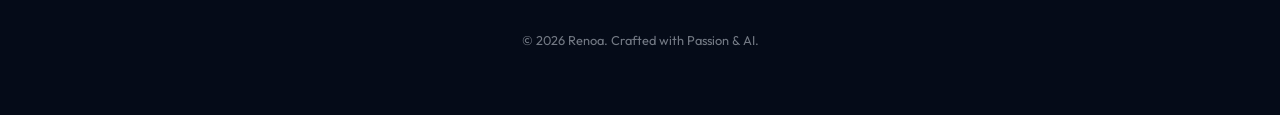
==== commit a45c490d: "Fix: Infinite loop logic and add high-density gallery list page" ====
--- a/index.html
+++ b/index.html
@@ -95,6 +95,9 @@
                         <div class="scrollbar-thumb" id="scrollbar-thumb"></div>
                     </div>
                 </div>
+                <div style="text-align: center; margin-top: 1.5rem;">
+                    <a href="gallery.html" class="btn btn-outline" style="text-decoration: none; display: inline-block;">すべての作品を見る</a>
+                </div>
             </div>
         </section>
 
--- a/style.css
+++ b/style.css
@@ -269,6 +269,70 @@
 .gallery-item:hover .delete-btn { opacity: 1; transform: scale(1.1); }
 .delete-btn:hover { background: #ff6b81; transform: scale(1.2) !important; }
 
+/* Buttons */
+.canvas-controls {
+    display: flex;
+    gap: 1rem;
+    flex-wrap: wrap;
+    justify-content: center;
+}
+.btn {
+    padding: 0.8rem 1.5rem;
+    border-radius: 8px;
+    border: none;
+    cursor: pointer;
+    font-weight: 600;
+    transition: var(--transition);
+    background: var(--glass-bg);
+    color: white;
+    border: 1px solid var(--glass-border);
+    text-decoration: none;
+    display: inline-block;
+}
+.btn:hover { background: var(--accent-color); color: var(--bg-color); }
+.btn-primary { background: var(--accent-color); color: var(--bg-color); }
+.btn-outline {
+    background: transparent;
+    border: 1px solid var(--accent-color);
+    color: var(--accent-color);
+}
+.btn-outline:hover {
+    background: var(--accent-color);
+    color: var(--bg-color);
+}
+
+/* Gallery Grid Page */
+.gallery-grid {
+    display: grid;
+    grid-template-columns: repeat(2, 1fr);
+    gap: 1rem;
+    margin-top: 2rem;
+}
+
+@media (min-width: 768px) {
+    .gallery-grid {
+        grid-template-columns: repeat(4, 1fr);
+    }
+}
+
+@media (min-width: 1024px) {
+    .gallery-grid {
+        grid-template-columns: repeat(5, 1fr);
+    }
+}
+
+.gallery-page-item {
+    background: white;
+    border-radius: 12px;
+    aspect-ratio: 1 / 1;
+    position: relative;
+    overflow: hidden;
+    box-shadow: 0 4px 15px rgba(0,0,0,0.2);
+    transition: transform 0.3s;
+}
+.gallery-page-item:hover { transform: translateY(-5px); }
+.gallery-page-item img { width: 100%; height: 100%; object-fit: contain; padding: 10px; }
+
 @media (max-width: 768px) {
     h1 { font-size: 2.8rem; }
     .key { width: 35px; height: 140px; }
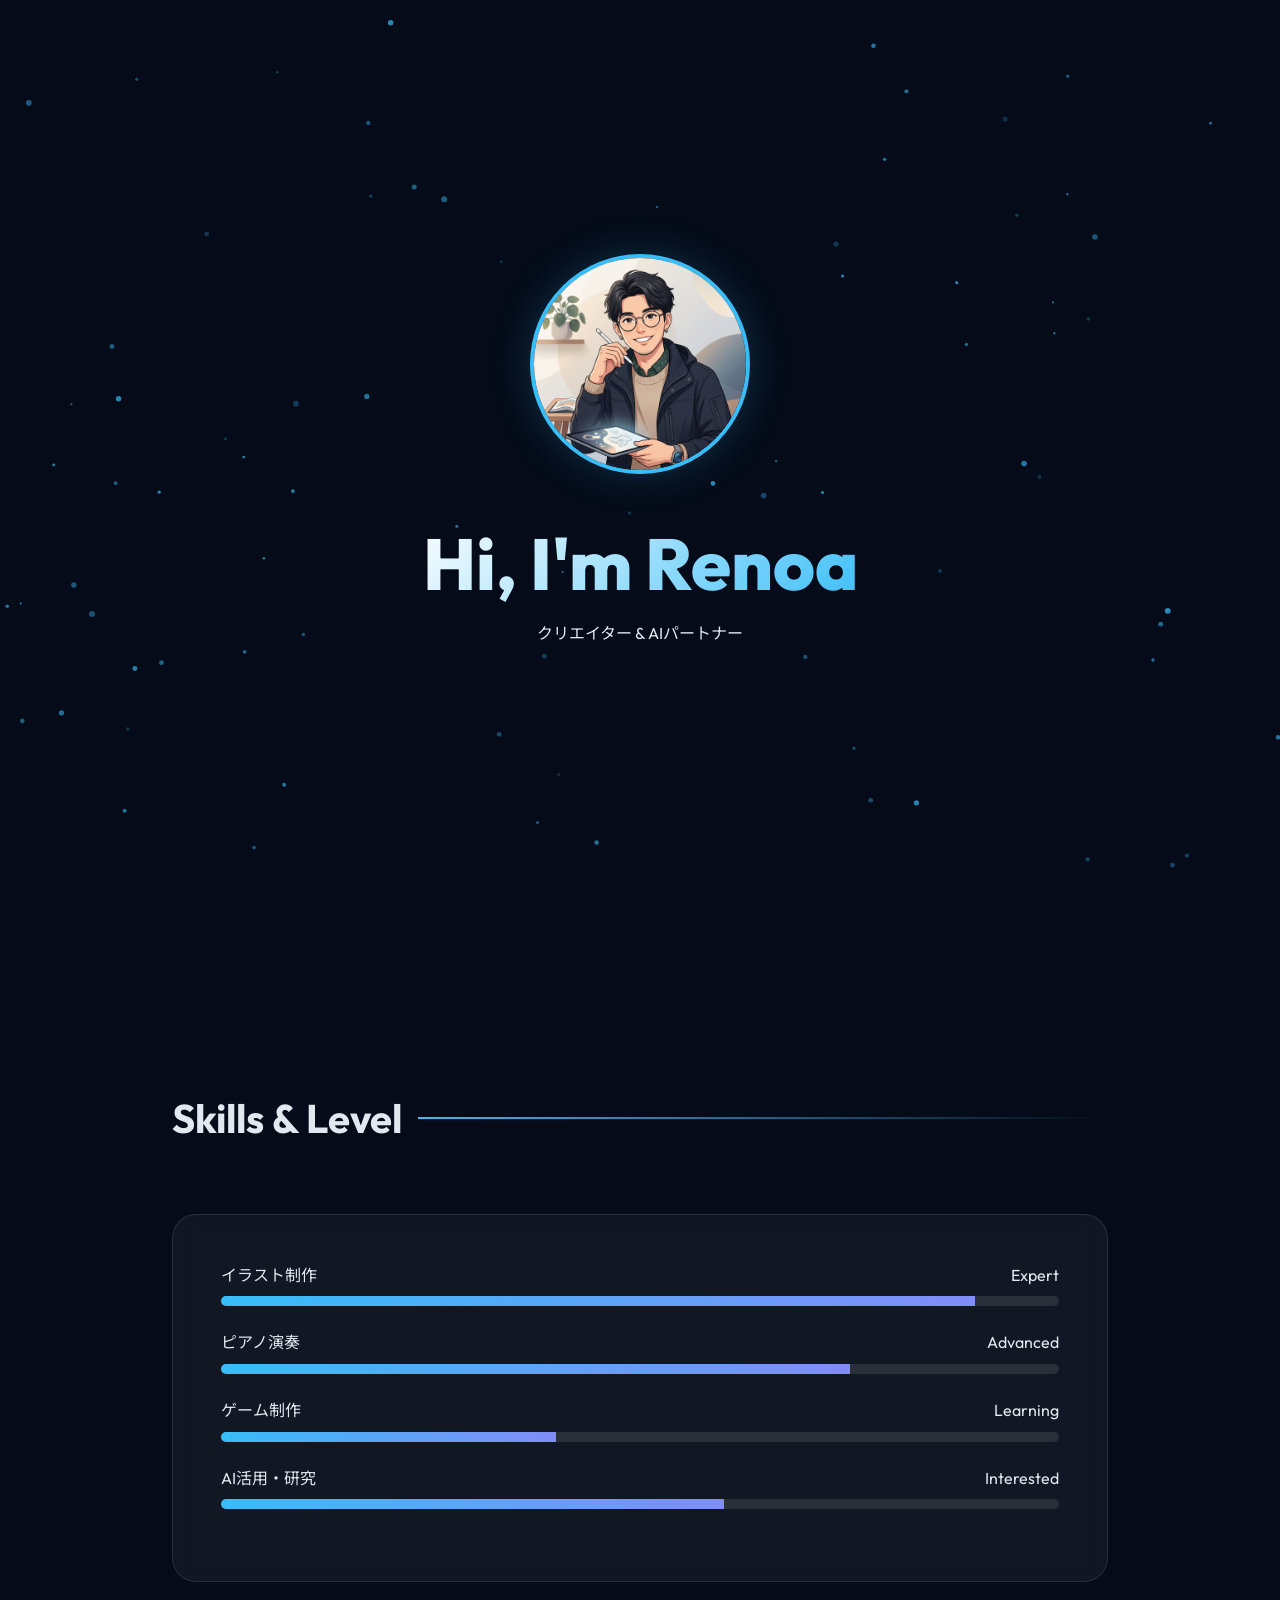
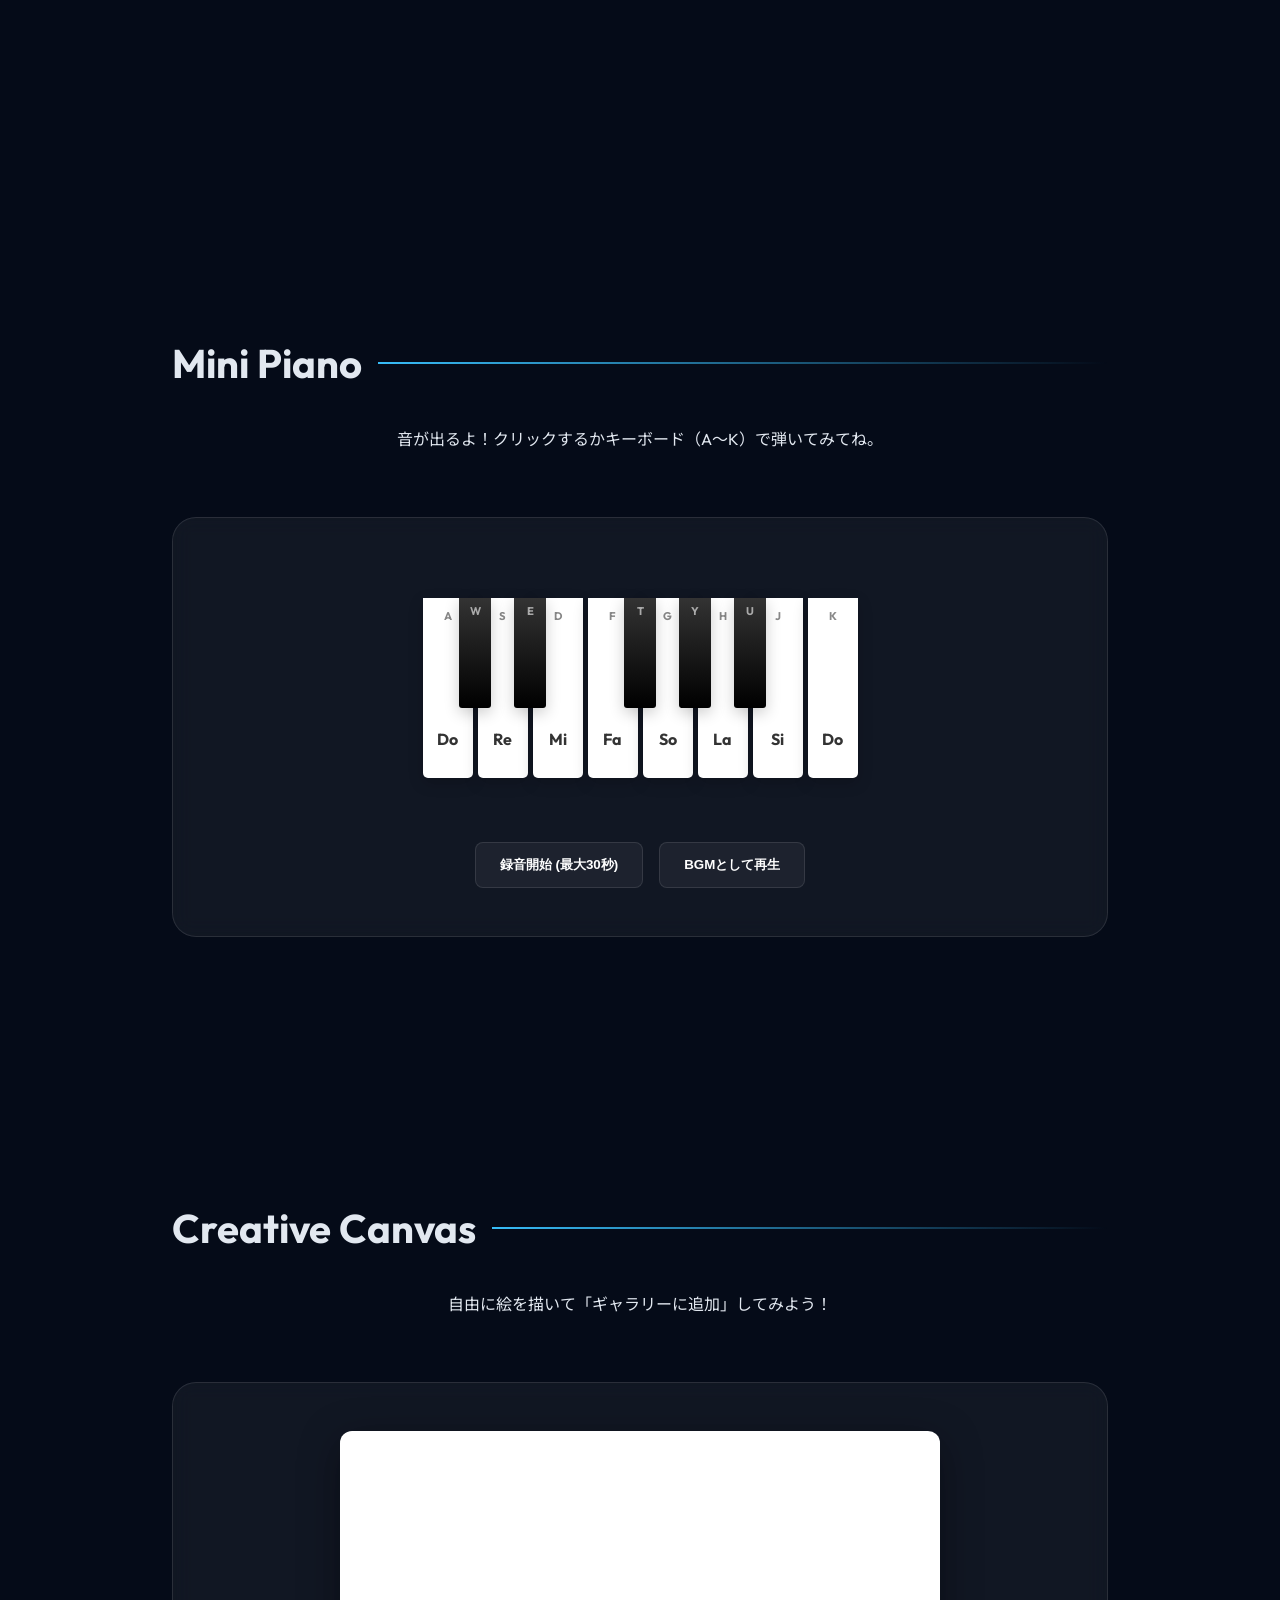
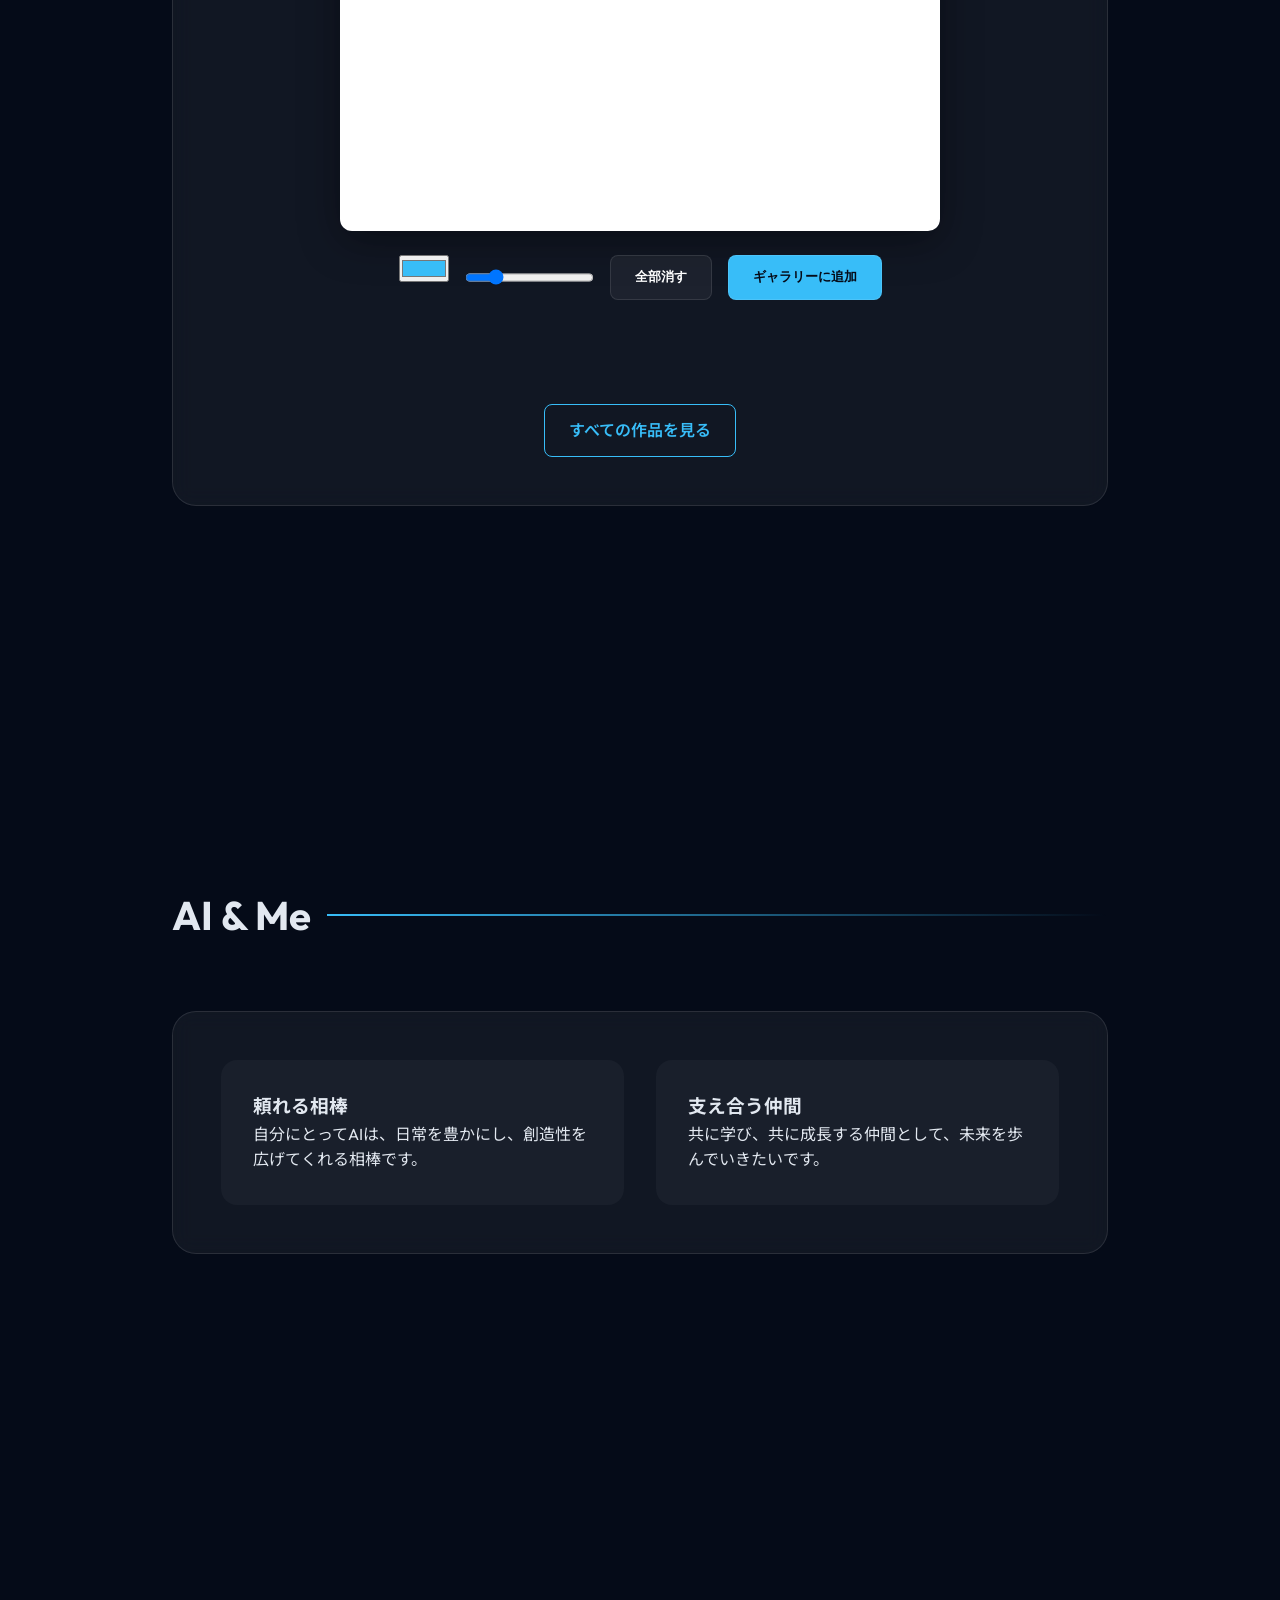
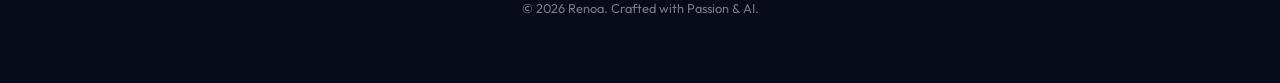
==== commit 3bee0a8c: "Fix: Truly infinite seamless loop and remove scrollbar" ====
--- a/index.html
+++ b/index.html
@@ -91,9 +91,6 @@
                     <div class="gallery" id="drawing-gallery">
                         <!-- Saved drawings will appear here -->
                     </div>
-                    <div class="scrollbar-track">
-                        <div class="scrollbar-thumb" id="scrollbar-thumb"></div>
-                    </div>
                 </div>
                 <div style="text-align: center; margin-top: 1.5rem;">
                     <a href="gallery.html" class="btn btn-outline" style="text-decoration: none; display: inline-block;">すべての作品を見る</a>
--- a/style.css
+++ b/style.css
@@ -192,40 +192,11 @@
     overflow: hidden;
     position: relative;
     margin-top: 3rem;
-    padding: 1rem 0 3rem 0; /* Bottom padding for scrollbar */
+    padding: 1rem 0;
     cursor: grab;
-    touch-action: pan-y; /* Allow vertical scroll while swiping */
+    touch-action: pan-y;
 }
 .gallery-container:active { cursor: grabbing; }
-
-.scrollbar-track {
-    position: absolute;
-    bottom: 10px;
-    left: 15%;
-    width: 70%;
-    height: 3px;
-    background: rgba(255, 255, 255, 0.05);
-    border-radius: 10px;
-    opacity: 0;
-    transition: opacity 0.4s ease;
-}
-.gallery-container:hover .scrollbar-track {
-    opacity: 1;
-}
-.scrollbar-thumb {
-    position: absolute;
-    top: 0;
-    left: 0;
-    height: 100%;
-    width: 50px; /* Base width */
-    background: rgba(255, 255, 255, 0.4);
-    border-radius: 10px;
-    cursor: pointer;
-    backdrop-filter: blur(5px);
-}
-.scrollbar-thumb:hover {
-    background: rgba(255, 255, 255, 0.6);
-}
 
 .gallery {
     display: flex;
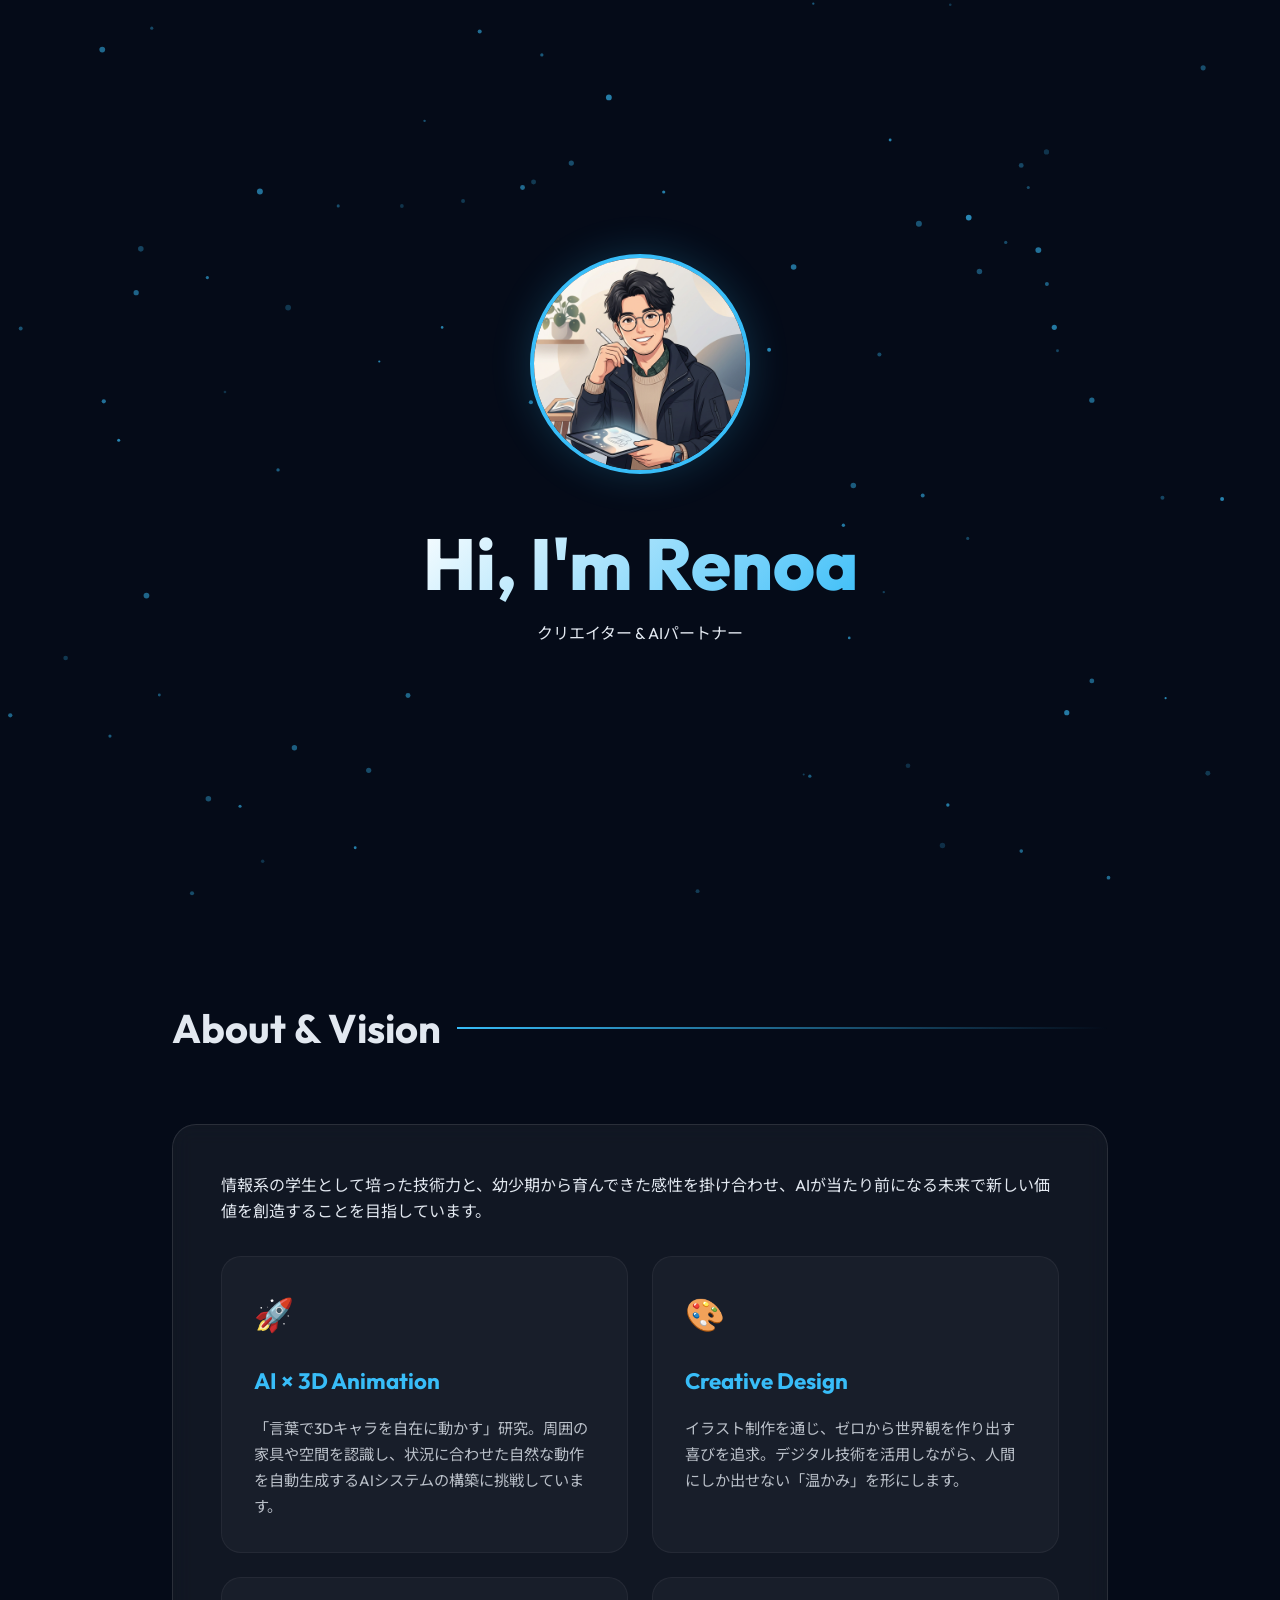
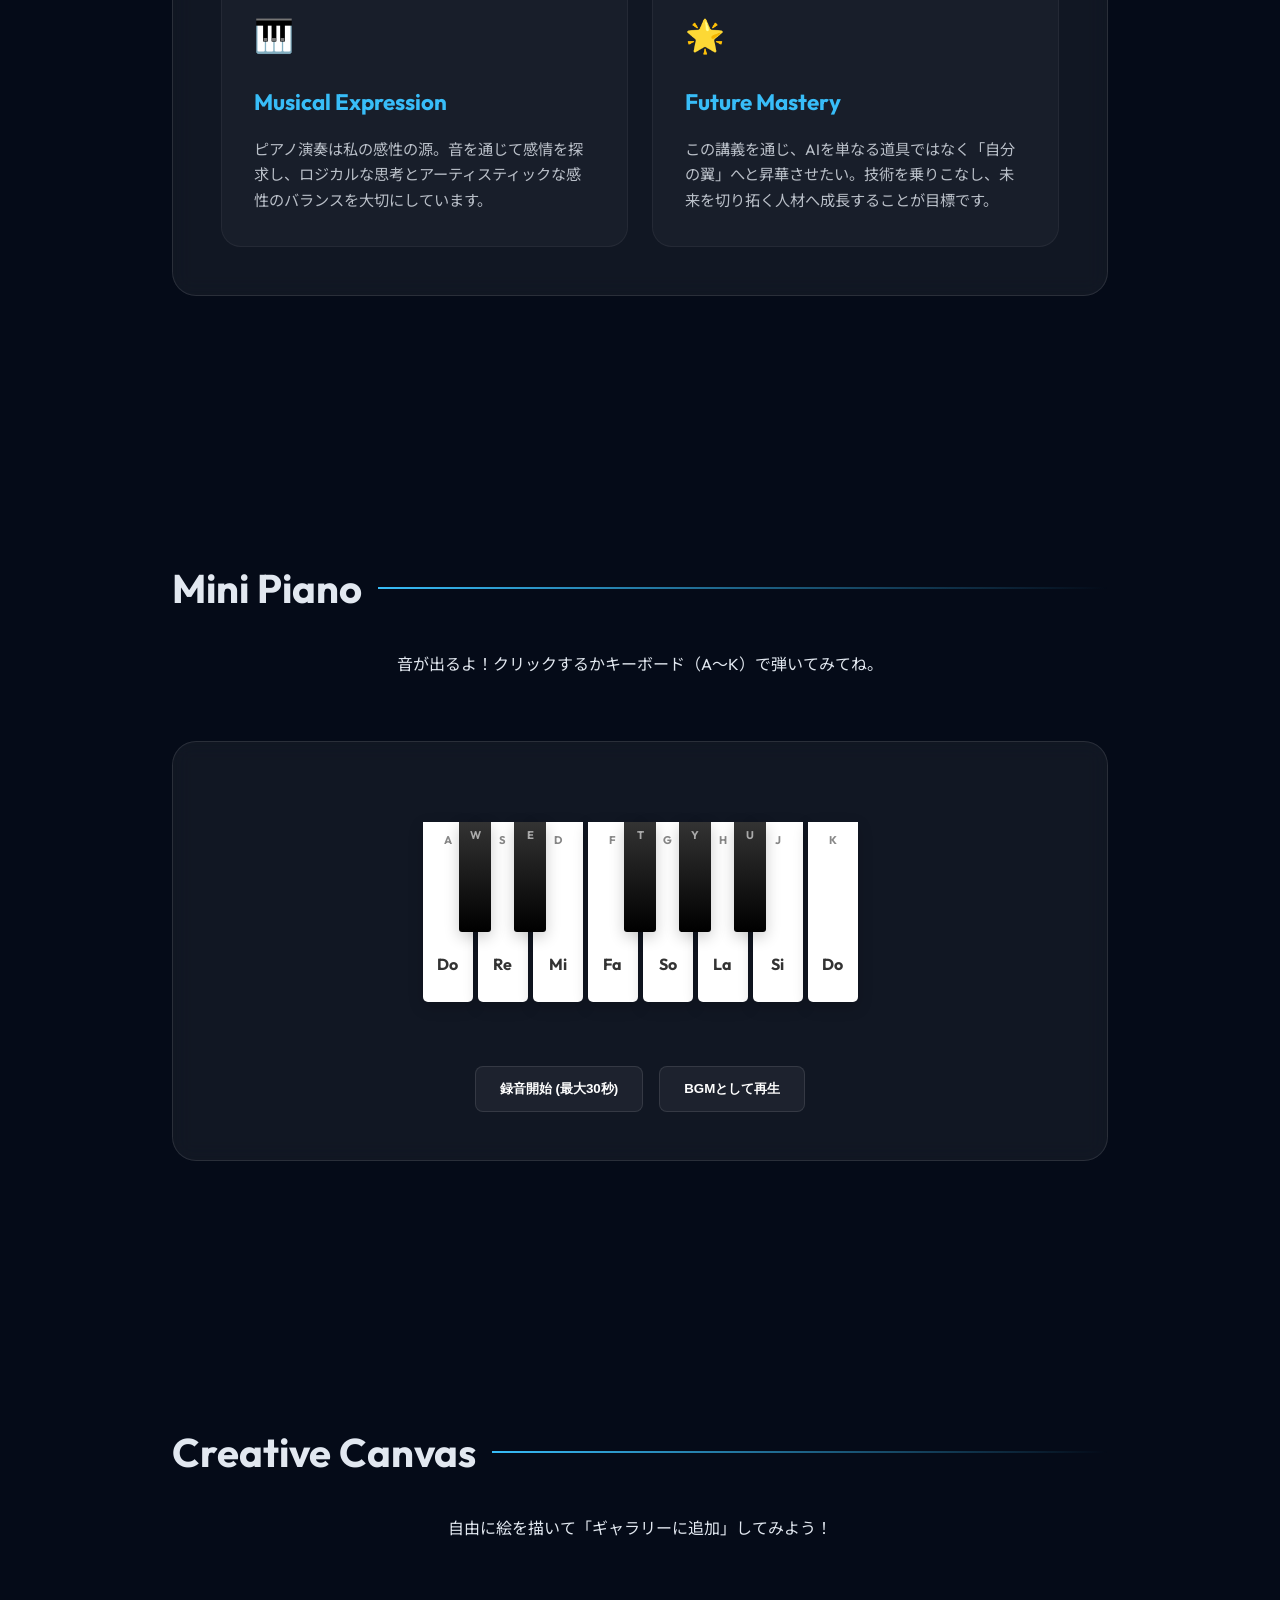
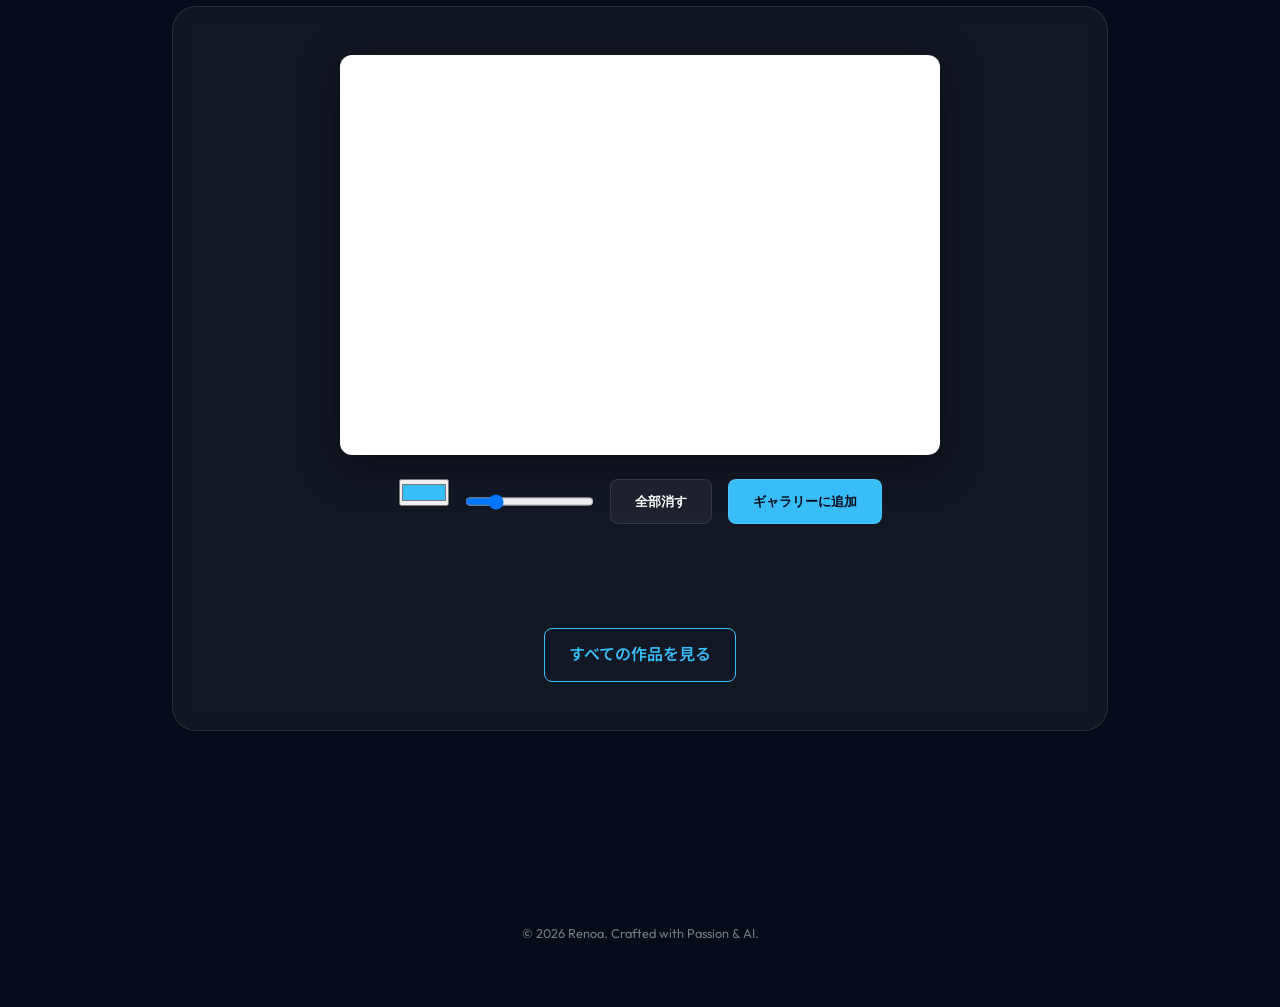
==== commit 347349bf: "Revamp: Update About section with Research (AIx3D) and Passion Cards" ====
--- a/index.html
+++ b/index.html
@@ -23,25 +23,40 @@
             <p class="subtitle">クリエイター & AIパートナー</p>
         </section>
 
-        <!-- Skills Section -->
-        <section id="skills" class="reveal">
-            <h2>Skills & Level</h2>
+        <!-- About & Vision Section -->
+        <section id="about" class="reveal">
+            <h2>About & Vision</h2>
             <div class="glass-card">
-                <div class="skill-item">
-                    <div class="skill-info"><span>イラスト制作</span><span class="highlight">Expert</span></div>
-                    <div class="skill-bar-bg"><div class="skill-bar-fill" data-percent="90"></div></div>
-                </div>
-                <div class="skill-item">
-                    <div class="skill-info"><span>ピアノ演奏</span><span class="highlight">Advanced</span></div>
-                    <div class="skill-bar-bg"><div class="skill-bar-fill" data-percent="75"></div></div>
-                </div>
-                <div class="skill-item">
-                    <div class="skill-info"><span>ゲーム制作</span><span class="highlight">Learning</span></div>
-                    <div class="skill-bar-bg"><div class="skill-bar-fill" data-percent="40"></div></div>
-                </div>
-                <div class="skill-item">
-                    <div class="skill-info"><span>AI活用・研究</span><span class="highlight">Interested</span></div>
-                    <div class="skill-bar-bg"><div class="skill-bar-fill" data-percent="60"></div></div>
+                <p style="margin-bottom: 2rem;">情報系の学生として培った技術力と、幼少期から育んできた感性を掛け合わせ、AIが当たり前になる未来で新しい価値を創造することを目指しています。</p>
+                
+                <div class="vision-grid">
+                    <!-- Research Card -->
+                    <div class="vision-card">
+                        <span class="card-icon">🚀</span>
+                        <h3>AI × 3D Animation</h3>
+                        <p>「言葉で3Dキャラを自在に動かす」研究。周囲の家具や空間を認識し、状況に合わせた自然な動作を自動生成するAIシステムの構築に挑戦しています。</p>
+                    </div>
+
+                    <!-- Illustration Card -->
+                    <div class="vision-card">
+                        <span class="card-icon">🎨</span>
+                        <h3>Creative Design</h3>
+                        <p>イラスト制作を通じ、ゼロから世界観を作り出す喜びを追求。デジタル技術を活用しながら、人間にしか出せない「温かみ」を形にします。</p>
+                    </div>
+
+                    <!-- Piano Card -->
+                    <div class="vision-card">
+                        <span class="card-icon">🎹</span>
+                        <h3>Musical Expression</h3>
+                        <p>ピアノ演奏は私の感性の源。音を通じて感情を探求し、ロジカルな思考とアーティスティックな感性のバランスを大切にしています。</p>
+                    </div>
+
+                    <!-- Challenge Card -->
+                    <div class="vision-card">
+                        <span class="card-icon">🌟</span>
+                        <h3>Future Mastery</h3>
+                        <p>この講義を通じ、AIを単なる道具ではなく「自分の翼」へと昇華させたい。技術を乗りこなし、未来を切り拓く人材へ成長することが目標です。</p>
+                    </div>
                 </div>
             </div>
         </section>
@@ -98,22 +113,6 @@
             </div>
         </section>
 
-        <!-- AI Philosophy Section (Moved to end for better flow) -->
-        <section id="ai" class="reveal">
-            <h2>AI & Me</h2>
-            <div class="glass-card">
-                <div class="grid" style="display: grid; grid-template-columns: repeat(auto-fit, minmax(300px, 1fr)); gap: 2rem;">
-                    <div class="feature-box" style="background: rgba(255, 255, 255, 0.03); padding: 2rem; border-radius: 16px;">
-                        <h3 class="highlight">頼れる相棒</h3>
-                        <p>自分にとってAIは、日常を豊かにし、創造性を広げてくれる相棒です。</p>
-                    </div>
-                    <div class="feature-box" style="background: rgba(255, 255, 255, 0.03); padding: 2rem; border-radius: 16px;">
-                        <h3 class="highlight">支え合う仲間</h3>
-                        <p>共に学び、共に成長する仲間として、未来を歩んでいきたいです。</p>
-                    </div>
-                </div>
-            </div>
-        </section>
     </main>
 
     <footer style="text-align: center; padding: 4rem 0; opacity: 0.5; font-size: 0.8rem;">
--- a/style.css
+++ b/style.css
@@ -108,21 +108,47 @@
     background: linear-gradient(90deg, var(--accent-color), transparent);
 }
 
-/* Skill Bars */
-.skill-item { margin-bottom: 1.5rem; }
-.skill-info { display: flex; justify-content: space-between; margin-bottom: 0.5rem; }
-.skill-bar-bg {
-    width: 100%;
-    height: 10px;
-    background: rgba(255,255,255,0.1);
-    border-radius: 5px;
+/* Passion & Research Cards */
+.vision-grid {
+    display: grid;
+    grid-template-columns: repeat(auto-fit, minmax(300px, 1fr));
+    gap: 1.5rem;
+    margin-top: 2rem;
+}
+
+.vision-card {
+    background: rgba(255, 255, 255, 0.03);
+    border: 1px solid rgba(255, 255, 255, 0.05);
+    border-radius: 20px;
+    padding: 2rem;
+    transition: var(--transition);
+    position: relative;
     overflow: hidden;
 }
-.skill-bar-fill {
-    height: 100%;
-    width: 0;
-    background: linear-gradient(90deg, var(--accent-color), var(--secondary-color));
-    transition: width 1.5s cubic-bezier(0.1, 0.5, 0.5, 1);
+
+.vision-card:hover {
+    background: rgba(255, 255, 255, 0.07);
+    transform: translateY(-5px);
+    border-color: var(--accent-color);
+    box-shadow: 0 10px 30px rgba(0, 0, 0, 0.3);
+}
+
+.vision-card h3 {
+    font-size: 1.4rem;
+    margin-bottom: 1rem;
+    color: var(--accent-color);
+}
+
+.vision-card p {
+    font-size: 0.95rem;
+    line-height: 1.7;
+    opacity: 0.8;
+}
+
+.vision-card .card-icon {
+    font-size: 2rem;
+    margin-bottom: 1.5rem;
+    display: block;
 }
 
 /* Piano */
@@ -200,15 +226,20 @@
 
 .gallery {
     display: flex;
-    gap: 1.5rem;
+    flex-wrap: nowrap;
     padding: 0 1rem;
     transition: transform 0.1s ease-out;
     will-change: transform;
 }
+.gallery.no-scroll {
+    justify-content: center;
+    width: 100%;
+}
 
 .gallery-item {
     flex: 0 0 200px;
     height: 150px;
+    margin: 0 0.75rem; /* Centered margin */
     background: white;
     border-radius: 12px;
     position: relative;
@@ -220,25 +251,33 @@
 
 .delete-btn {
     position: absolute;
-    top: -10px;
-    right: -10px;
-    width: 28px;
-    height: 28px;
-    background: #ff4757;
+    top: 8px;
+    right: 8px;
+    width: 32px;
+    height: 32px;
+    background: rgba(15, 23, 42, 0.6);
+    backdrop-filter: blur(4px);
     color: white;
     border-radius: 50%;
     display: flex;
     align-items: center;
     justify-content: center;
-    font-size: 1rem;
-    border: 2px solid var(--bg-color);
+    font-size: 1.2rem;
+    border: 1px solid rgba(255, 255, 255, 0.2);
     cursor: pointer;
     opacity: 0;
-    transition: opacity 0.3s, transform 0.3s;
+    transition: all 0.3s cubic-bezier(0.4, 0, 0.2, 1);
     z-index: 10;
 }
-.gallery-item:hover .delete-btn { opacity: 1; transform: scale(1.1); }
-.delete-btn:hover { background: #ff6b81; transform: scale(1.2) !important; }
+.gallery-item:hover .delete-btn, .gallery-page-item:hover .delete-btn {
+    opacity: 1;
+}
+.delete-btn:hover {
+    background: #ef4444;
+    border-color: #ef4444;
+    transform: scale(1.1);
+    box-shadow: 0 0 15px rgba(239, 68, 68, 0.5);
+}
 
 /* Buttons */
 .canvas-controls {
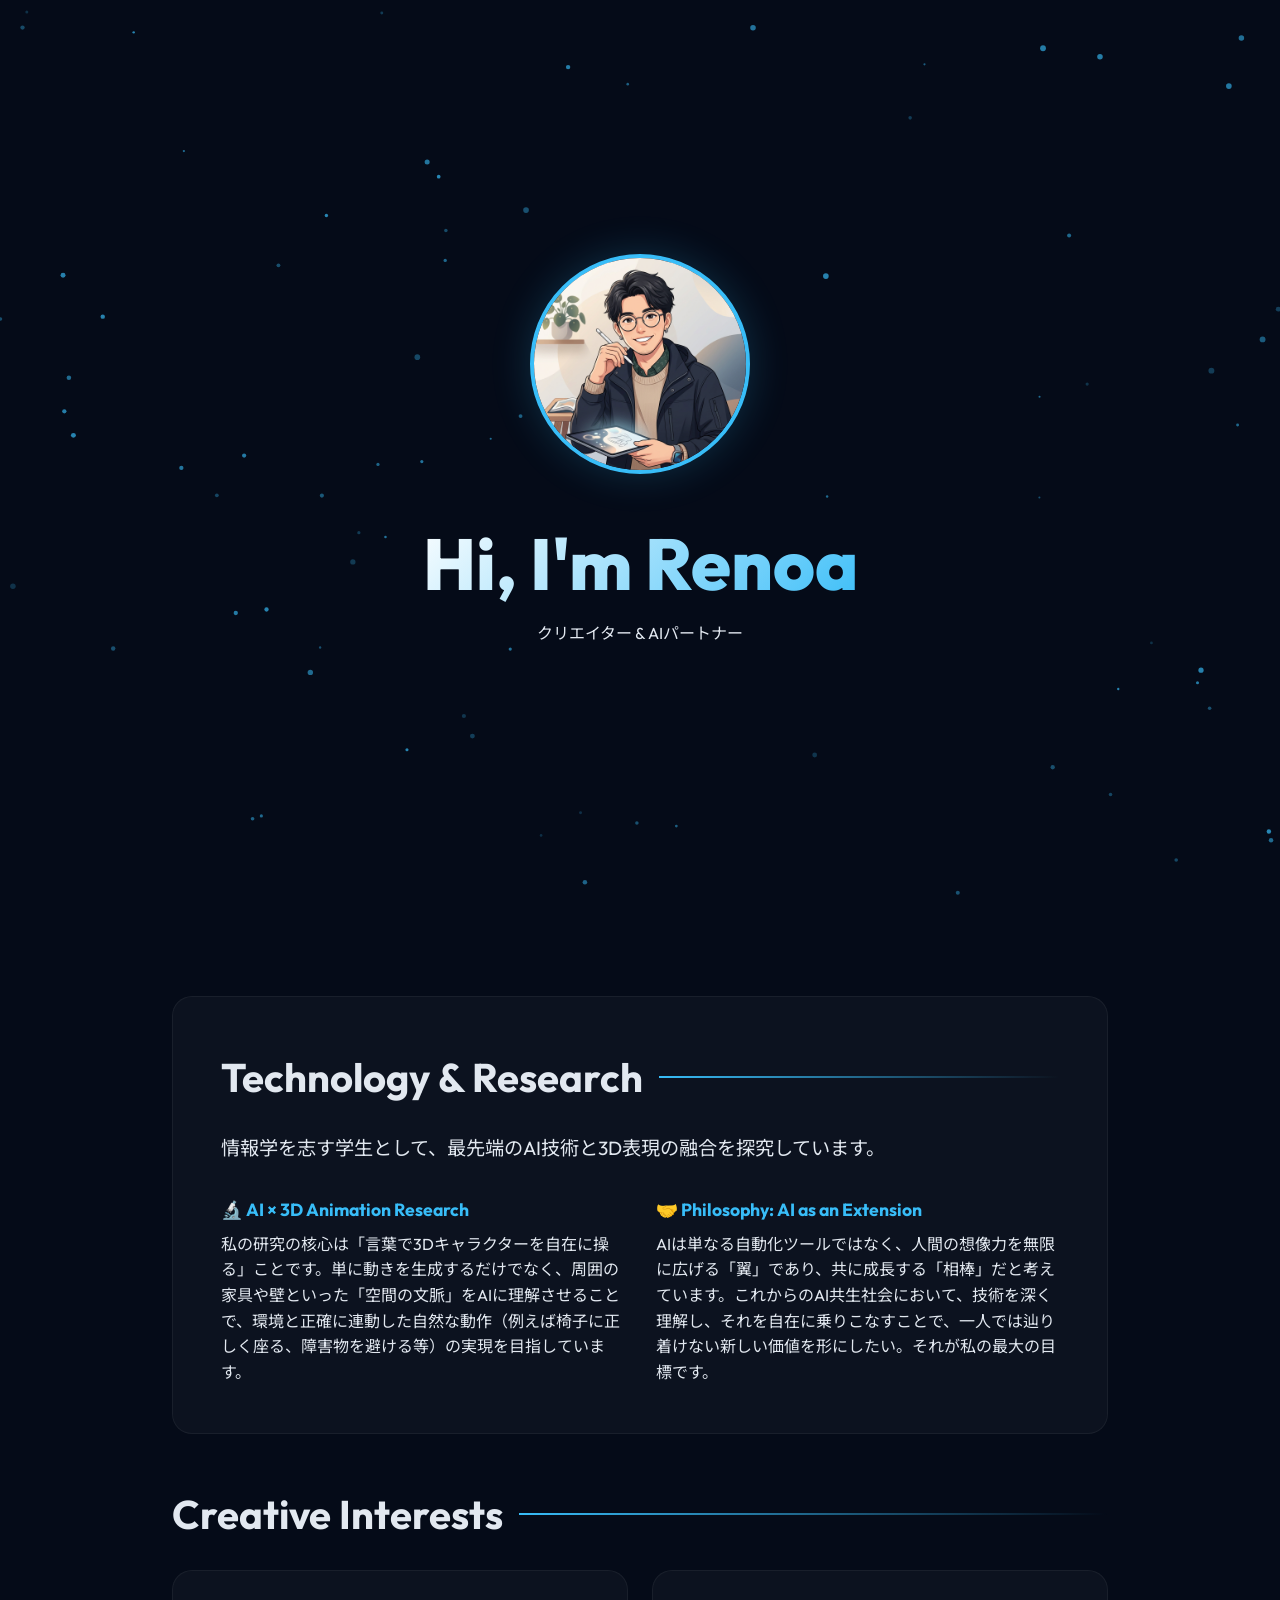
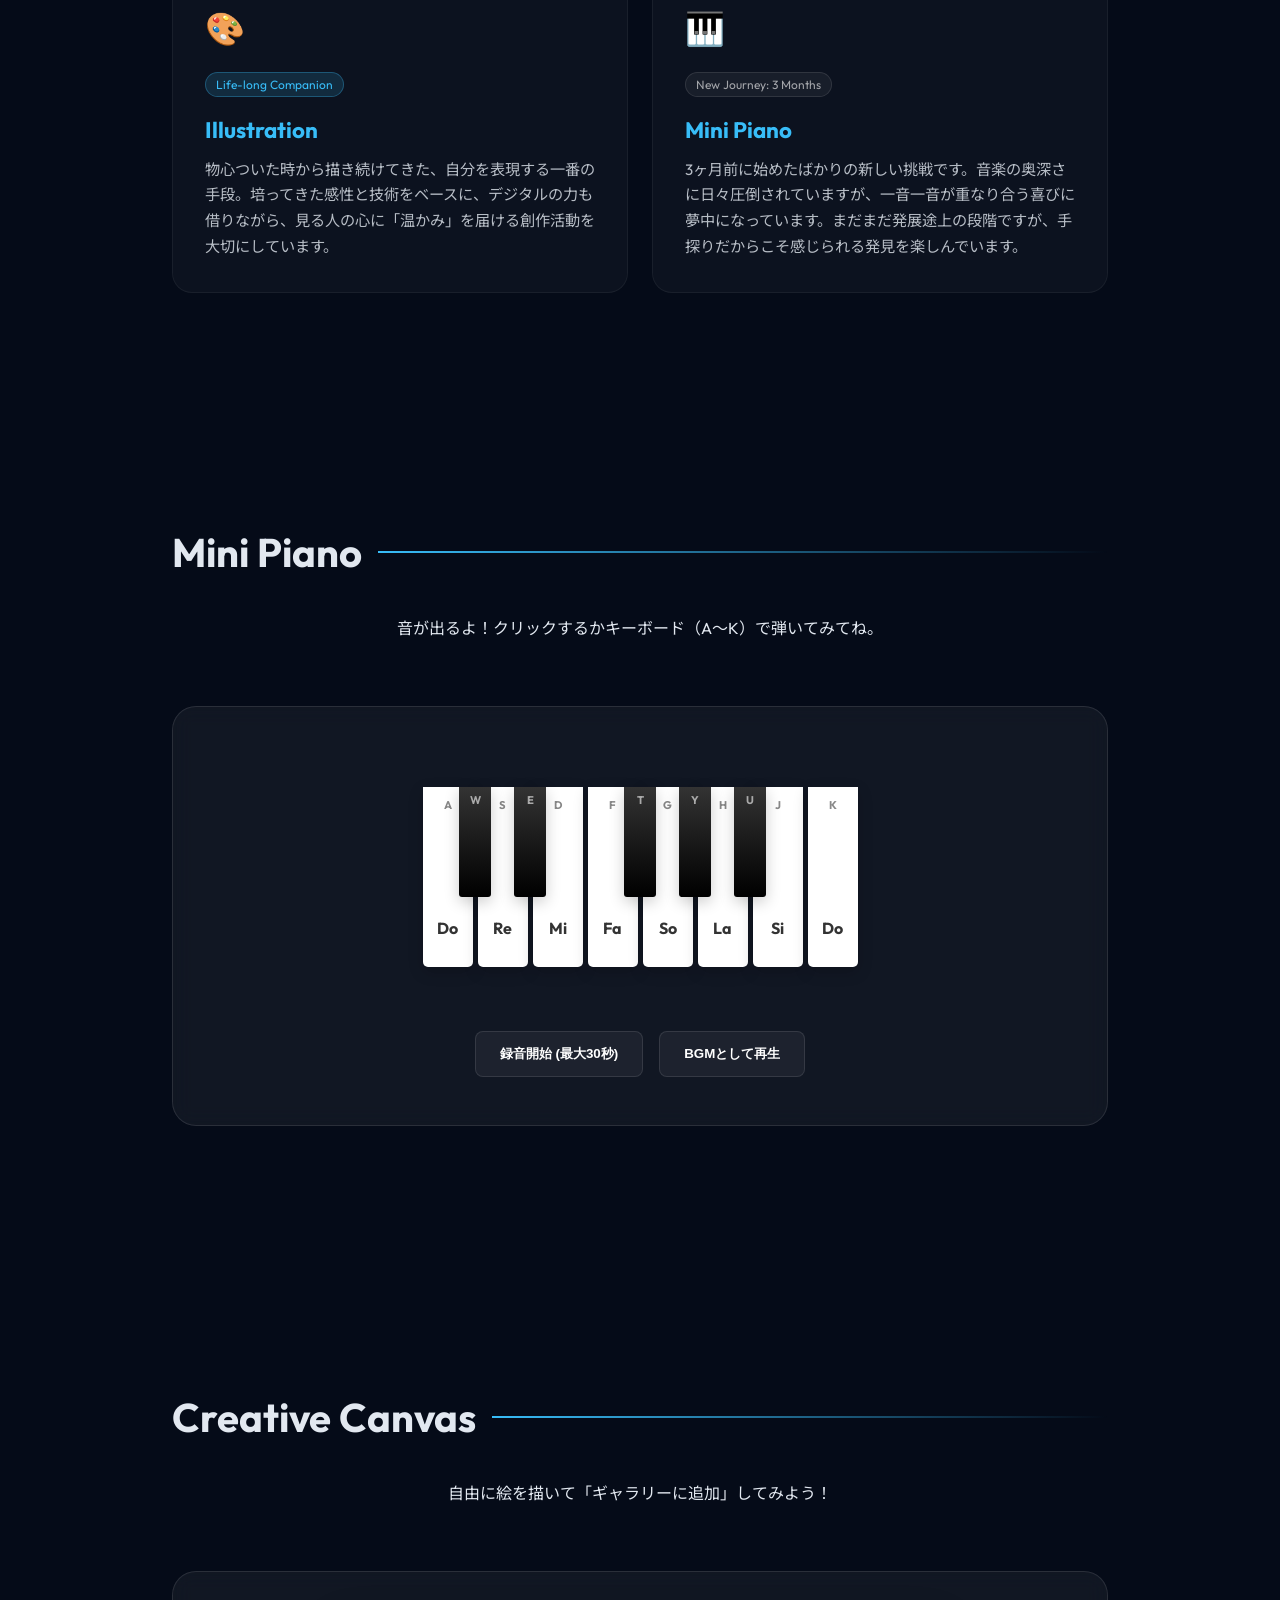
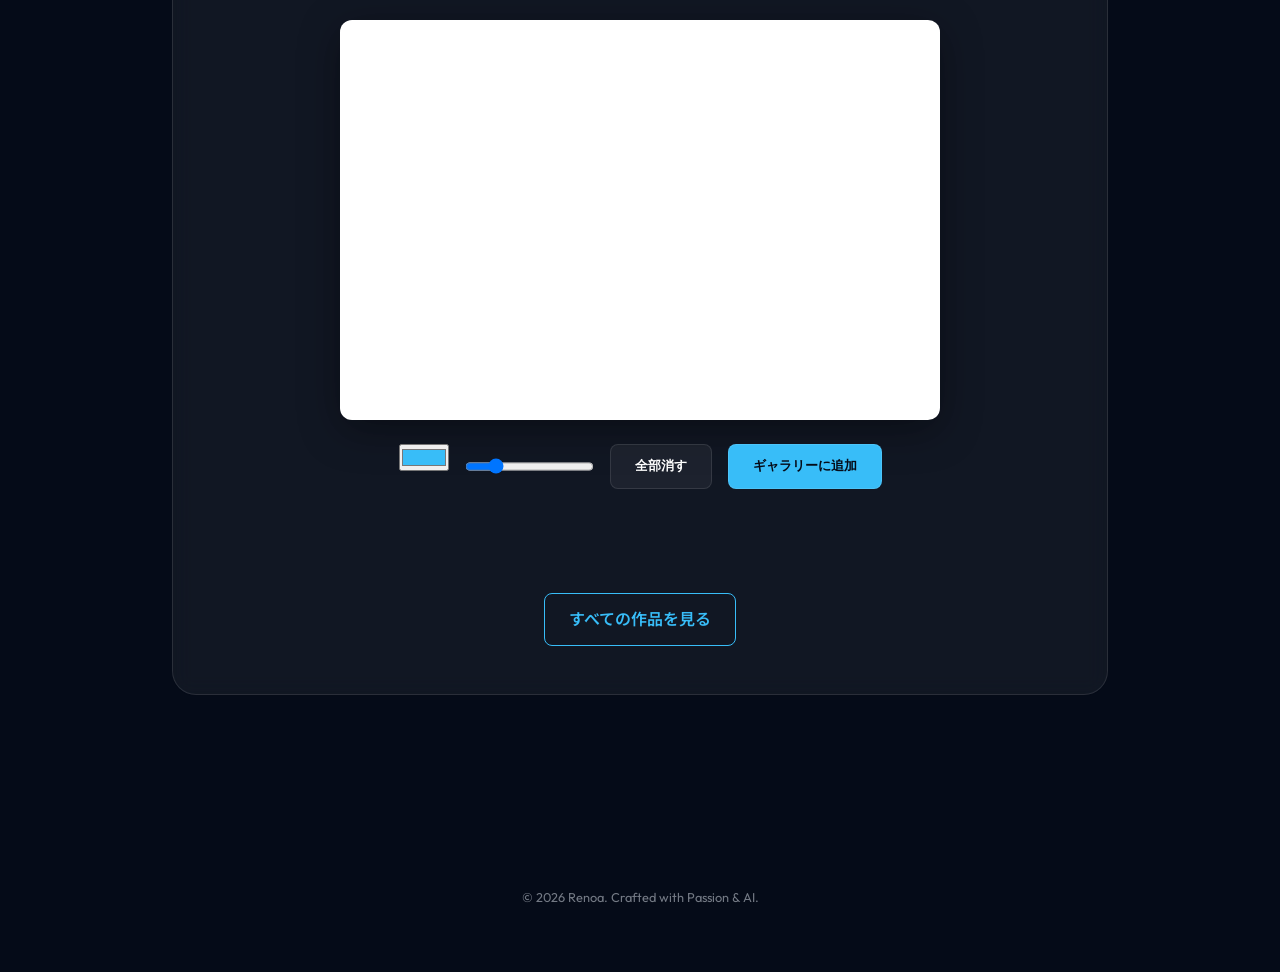
==== commit cdea6303: "Restructure: Dual-tier About section with Tech Deep Dive and Hobby differentiation" ====
--- a/index.html
+++ b/index.html
@@ -25,37 +25,43 @@
 
         <!-- About & Vision Section -->
         <section id="about" class="reveal">
-            <h2>About & Vision</h2>
-            <div class="glass-card">
-                <p style="margin-bottom: 2rem;">情報系の学生として培った技術力と、幼少期から育んできた感性を掛け合わせ、AIが当たり前になる未来で新しい価値を創造することを目指しています。</p>
-                
-                <div class="vision-grid">
-                    <!-- Research Card -->
-                    <div class="vision-card">
-                        <span class="card-icon">🚀</span>
-                        <h3>AI × 3D Animation</h3>
-                        <p>「言葉で3Dキャラを自在に動かす」研究。周囲の家具や空間を認識し、状況に合わせた自然な動作を自動生成するAIシステムの構築に挑戦しています。</p>
+            <div class="about-sections">
+                <!-- Section 1: Technology & Research (Deep Dive) -->
+                <div class="tech-focus">
+                    <h2 style="text-align: left; margin-bottom: 1.5rem;">Technology & Research</h2>
+                    <p class="highlight" style="font-size: 1.2rem; margin-bottom: 2rem;">情報学を志す学生として、最先端のAI技術と3D表現の融合を探究しています。</p>
+                    
+                    <div class="tech-details">
+                        <div>
+                            <h4>🔬 AI × 3D Animation Research</h4>
+                            <p>私の研究の核心は「言葉で3Dキャラクターを自在に操る」ことです。単に動きを生成するだけでなく、周囲の家具や壁といった「空間の文脈」をAIに理解させることで、環境と正確に連動した自然な動作（例えば椅子に正しく座る、障害物を避ける等）の実現を目指しています。</p>
+                        </div>
+                        <div>
+                            <h4>🤝 Philosophy: AI as an Extension</h4>
+                            <p>AIは単なる自動化ツールではなく、人間の想像力を無限に広げる「翼」であり、共に成長する「相棒」だと考えています。これからのAI共生社会において、技術を深く理解し、それを自在に乗りこなすことで、一人では辿り着けない新しい価値を形にしたい。それが私の最大の目標です。</p>
+                        </div>
                     </div>
+                </div>
 
-                    <!-- Illustration Card -->
-                    <div class="vision-card">
-                        <span class="card-icon">🎨</span>
-                        <h3>Creative Design</h3>
-                        <p>イラスト制作を通じ、ゼロから世界観を作り出す喜びを追求。デジタル技術を活用しながら、人間にしか出せない「温かみ」を形にします。</p>
-                    </div>
+                <!-- Section 2: Creative Interests (Personal Passions) -->
+                <div>
+                    <h2 style="text-align: left; margin-bottom: 1.5rem;">Creative Interests</h2>
+                    <div class="hobby-grid">
+                        <!-- Illustration Card (Established) -->
+                        <div class="vision-card">
+                            <span class="card-icon">🎨</span>
+                            <span class="status-badge">Life-long Companion</span>
+                            <h3>Illustration</h3>
+                            <p>物心ついた時から描き続けてきた、自分を表現する一番の手段。培ってきた感性と技術をベースに、デジタルの力も借りながら、見る人の心に「温かみ」を届ける創作活動を大切にしています。</p>
+                        </div>
 
-                    <!-- Piano Card -->
-                    <div class="vision-card">
-                        <span class="card-icon">🎹</span>
-                        <h3>Musical Expression</h3>
-                        <p>ピアノ演奏は私の感性の源。音を通じて感情を探求し、ロジカルな思考とアーティスティックな感性のバランスを大切にしています。</p>
-                    </div>
-
-                    <!-- Challenge Card -->
-                    <div class="vision-card">
-                        <span class="card-icon">🌟</span>
-                        <h3>Future Mastery</h3>
-                        <p>この講義を通じ、AIを単なる道具ではなく「自分の翼」へと昇華させたい。技術を乗りこなし、未来を切り拓く人材へ成長することが目標です。</p>
+                        <!-- Piano Card (Developing) -->
+                        <div class="vision-card">
+                            <span class="card-icon">🎹</span>
+                            <span class="status-badge developing">New Journey: 3 Months</span>
+                            <h3>Mini Piano</h3>
+                            <p>3ヶ月前に始めたばかりの新しい挑戦です。音楽の奥深さに日々圧倒されていますが、一音一音が重なり合う喜びに夢中になっています。まだまだ発展途上の段階ですが、手探りだからこそ感じられる発見を楽しんでいます。</p>
+                        </div>
                     </div>
                 </div>
             </div>
--- a/style.css
+++ b/style.css
@@ -108,12 +108,38 @@
     background: linear-gradient(90deg, var(--accent-color), transparent);
 }
 
-/* Passion & Research Cards */
-.vision-grid {
+/* About Section: Dual-Tier Layout */
+.about-sections {
+    display: flex;
+    flex-direction: column;
+    gap: 3rem;
+}
+
+.tech-focus {
+    background: rgba(255, 255, 255, 0.03);
+    border: 1px solid rgba(255, 255, 255, 0.05);
+    border-radius: 20px;
+    padding: 3rem;
+    position: relative;
+}
+
+.tech-details {
+    display: grid;
+    grid-template-columns: repeat(auto-fit, minmax(300px, 1fr));
+    gap: 2rem;
+    margin-top: 2rem;
+}
+
+.tech-details h4 {
+    color: var(--accent-color);
+    margin-bottom: 0.5rem;
+    font-size: 1.1rem;
+}
+
+.hobby-grid {
     display: grid;
     grid-template-columns: repeat(auto-fit, minmax(300px, 1fr));
     gap: 1.5rem;
-    margin-top: 2rem;
 }
 
 .vision-card {
@@ -124,6 +150,7 @@
     transition: var(--transition);
     position: relative;
     overflow: hidden;
+    height: 100%;
 }
 
 .vision-card:hover {
@@ -135,8 +162,25 @@
 
 .vision-card h3 {
     font-size: 1.4rem;
+    margin-bottom: 0.5rem;
+    color: var(--accent-color);
+}
+
+.vision-card .status-badge {
+    display: inline-block;
+    font-size: 0.75rem;
+    padding: 2px 10px;
+    background: rgba(56, 189, 248, 0.15);
+    color: var(--accent-color);
+    border-radius: 20px;
     margin-bottom: 1rem;
-    color: var(--accent-color);
+    border: 1px solid rgba(56, 189, 248, 0.3);
+}
+
+.status-badge.developing {
+    background: rgba(255, 255, 255, 0.05);
+    color: rgba(255, 255, 255, 0.6);
+    border: 1px solid rgba(255, 255, 255, 0.1);
 }
 
 .vision-card p {
@@ -147,7 +191,7 @@
 
 .vision-card .card-icon {
     font-size: 2rem;
-    margin-bottom: 1.5rem;
+    margin-bottom: 1rem;
     display: block;
 }
 
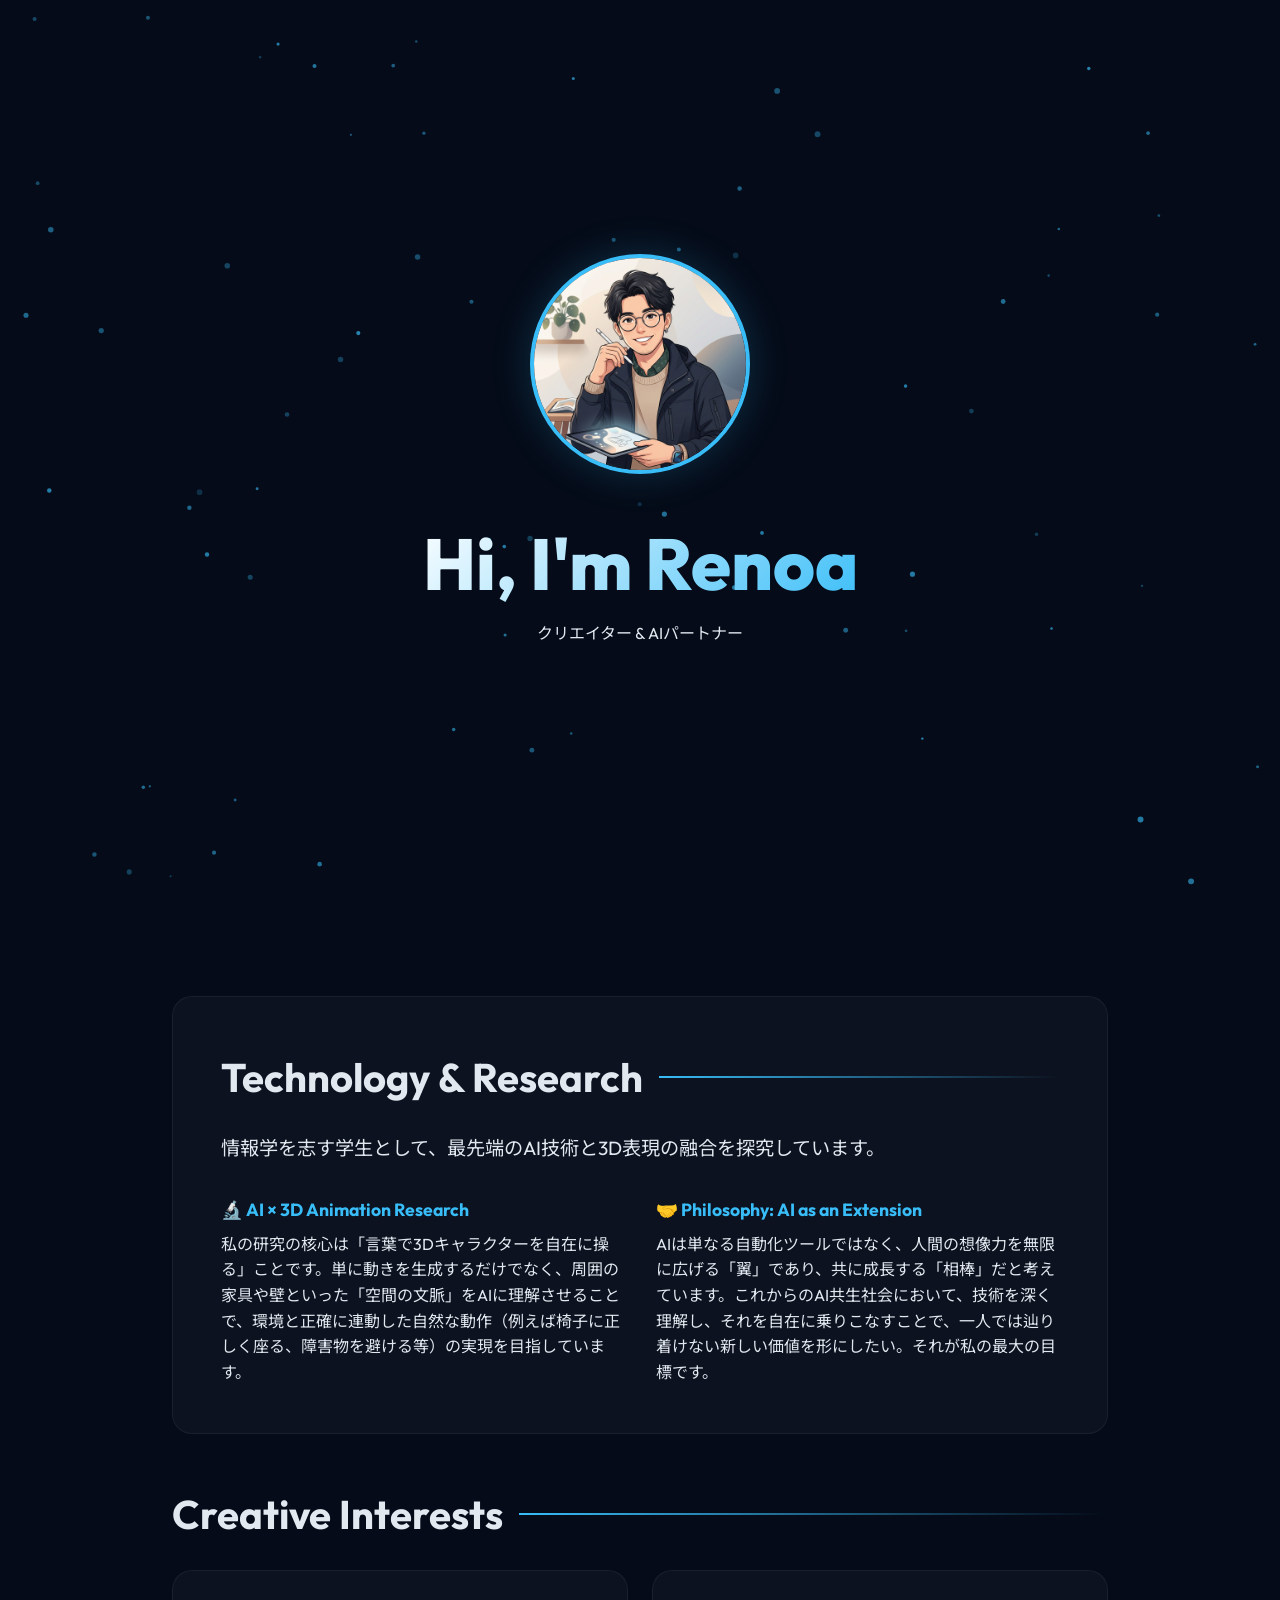
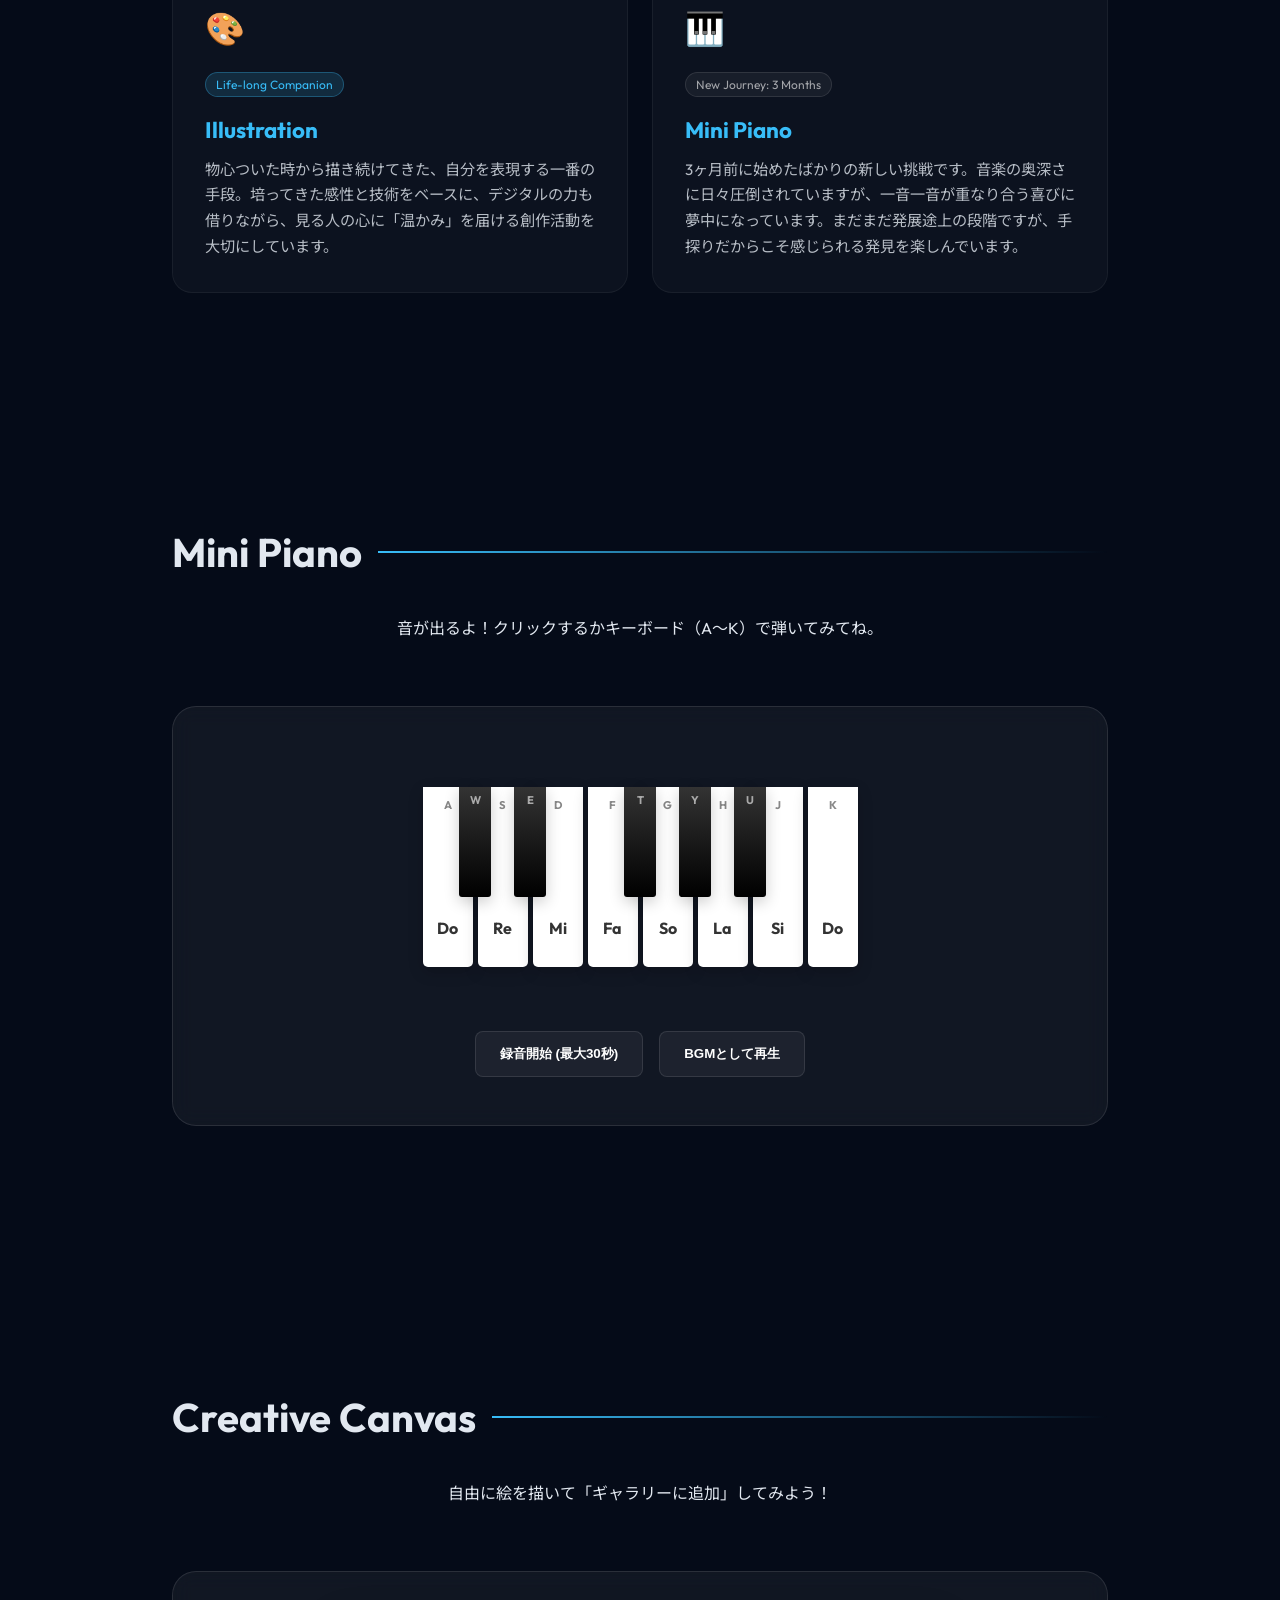
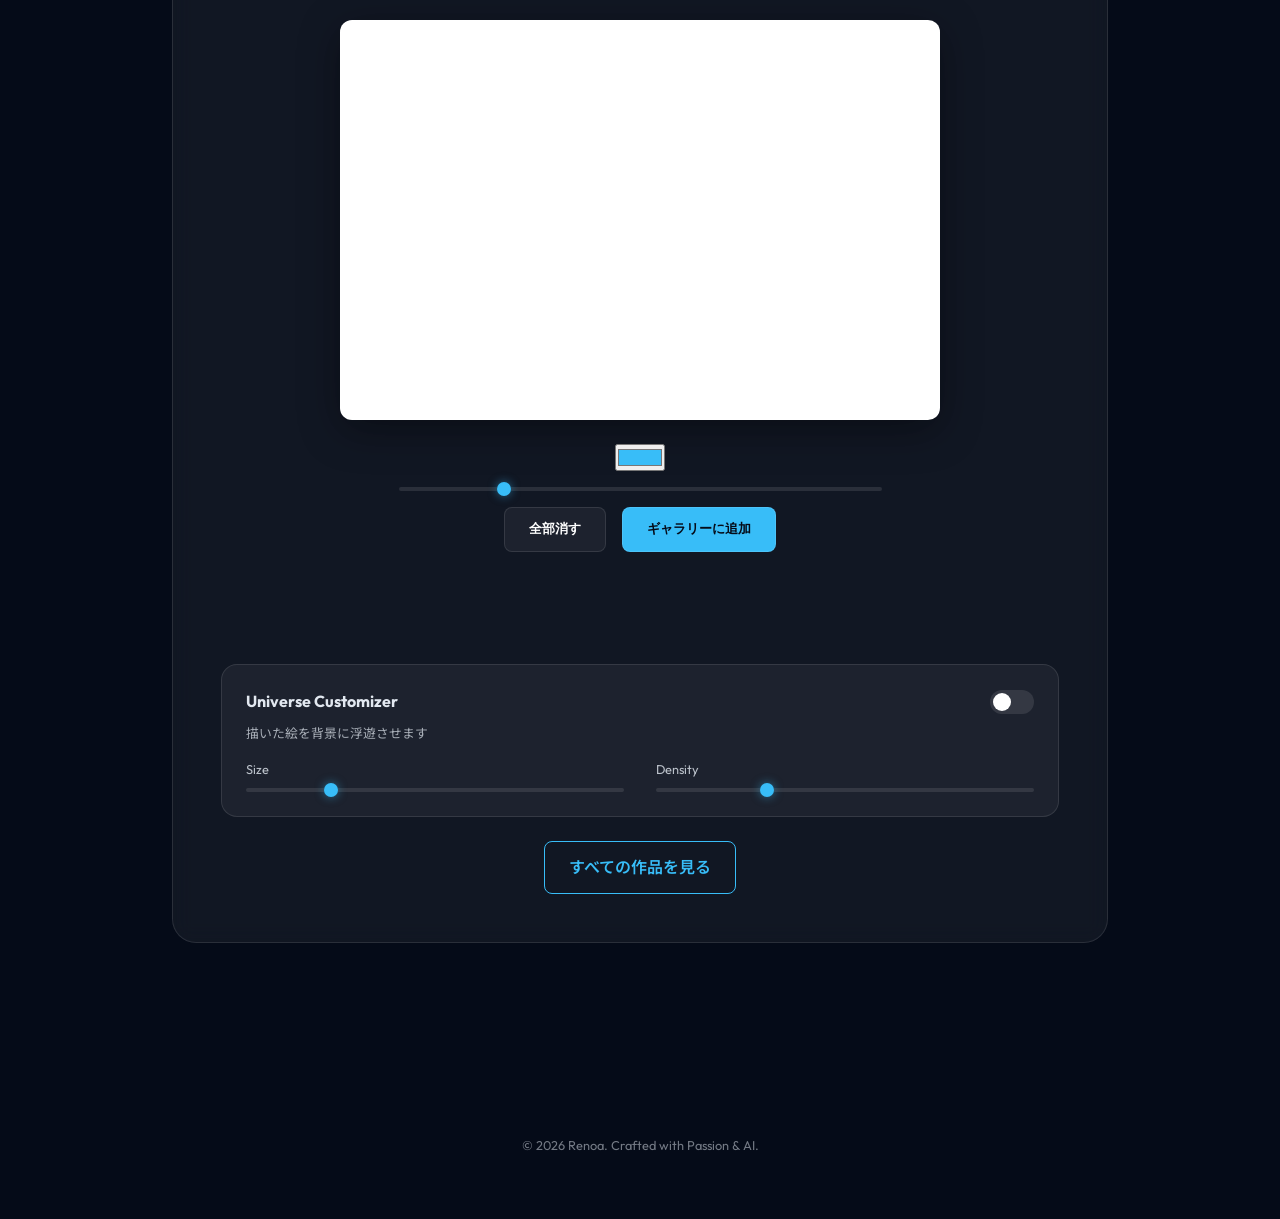
==== commit 36567230: "Feature: Universe Customizer to use saved art as background particles" ====
--- a/index.html
+++ b/index.html
@@ -113,6 +113,27 @@
                         <!-- Saved drawings will appear here -->
                     </div>
                 </div>
+                <!-- Background Customizer UI -->
+                <div class="bg-customizer">
+                    <div class="customizer-header">
+                        <span class="highlight" style="font-weight: 700;">Universe Customizer</span>
+                        <label class="switch">
+                            <input type="checkbox" id="bg-toggle">
+                            <span class="slider round"></span>
+                        </label>
+                    </div>
+                    <p style="font-size: 0.8rem; opacity: 0.7; margin: 0.5rem 0 1rem;">描いた絵を背景に浮遊させます</p>
+                    <div class="customizer-controls">
+                        <div class="control-group">
+                            <label for="bg-size">Size</label>
+                            <input type="range" id="bg-size" min="10" max="150" value="40">
+                        </div>
+                        <div class="control-group">
+                            <label for="bg-freq">Density</label>
+                            <input type="range" id="bg-freq" min="1" max="50" value="15">
+                        </div>
+                    </div>
+                </div>
                 <div style="text-align: center; margin-top: 1.5rem;">
                     <a href="gallery.html" class="btn btn-outline" style="text-decoration: none; display: inline-block;">すべての作品を見る</a>
                 </div>
--- a/style.css
+++ b/style.css
@@ -392,3 +392,86 @@
     .key { width: 35px; height: 140px; }
     .key.black { width: 22px; height: 80px; margin-left: -11px; margin-right: -11px; }
 }
+
+/* Background Customizer */
+.bg-customizer {
+    margin-top: 2rem;
+    padding: 1.5rem;
+    background: rgba(255, 255, 255, 0.05);
+    border: 1px solid rgba(255, 255, 255, 0.1);
+    border-radius: 16px;
+    text-align: left;
+}
+
+.customizer-header {
+    display: flex;
+    justify-content: space-between;
+    align-items: center;
+}
+
+.customizer-controls {
+    display: flex;
+    gap: 2rem;
+    flex-wrap: wrap;
+    margin-top: 1rem;
+}
+
+.control-group {
+    flex: 1;
+    min-width: 150px;
+    display: flex;
+    flex-direction: column;
+    gap: 0.5rem;
+}
+
+.control-group label {
+    font-size: 0.8rem;
+    opacity: 0.8;
+}
+
+/* Toggle Switch */
+.switch {
+    position: relative;
+    display: inline-block;
+    width: 44px;
+    height: 24px;
+}
+.switch input { opacity: 0; width: 0; height: 0; }
+.slider.round {
+    position: absolute;
+    cursor: pointer;
+    top: 0; left: 0; right: 0; bottom: 0;
+    background-color: rgba(255,255,255,0.1);
+    transition: .4s;
+    border-radius: 24px;
+}
+.slider.round:before {
+    position: absolute;
+    content: "";
+    height: 18px; width: 18px;
+    left: 3px; bottom: 3px;
+    background-color: white;
+    transition: .4s;
+    border-radius: 50%;
+}
+input:checked + .slider { background-color: var(--accent-color); }
+input:checked + .slider:before { transform: translateX(20px); }
+
+/* Range Input Optimization */
+input[type="range"] {
+    -webkit-appearance: none;
+    width: 100%;
+    background: rgba(255,255,255,0.1);
+    height: 4px;
+    border-radius: 2px;
+}
+input[type="range"]::-webkit-slider-thumb {
+    -webkit-appearance: none;
+    width: 14px;
+    height: 14px;
+    background: var(--accent-color);
+    border-radius: 50%;
+    cursor: pointer;
+    box-shadow: 0 0 10px rgba(56, 189, 248, 0.5);
+}
+
